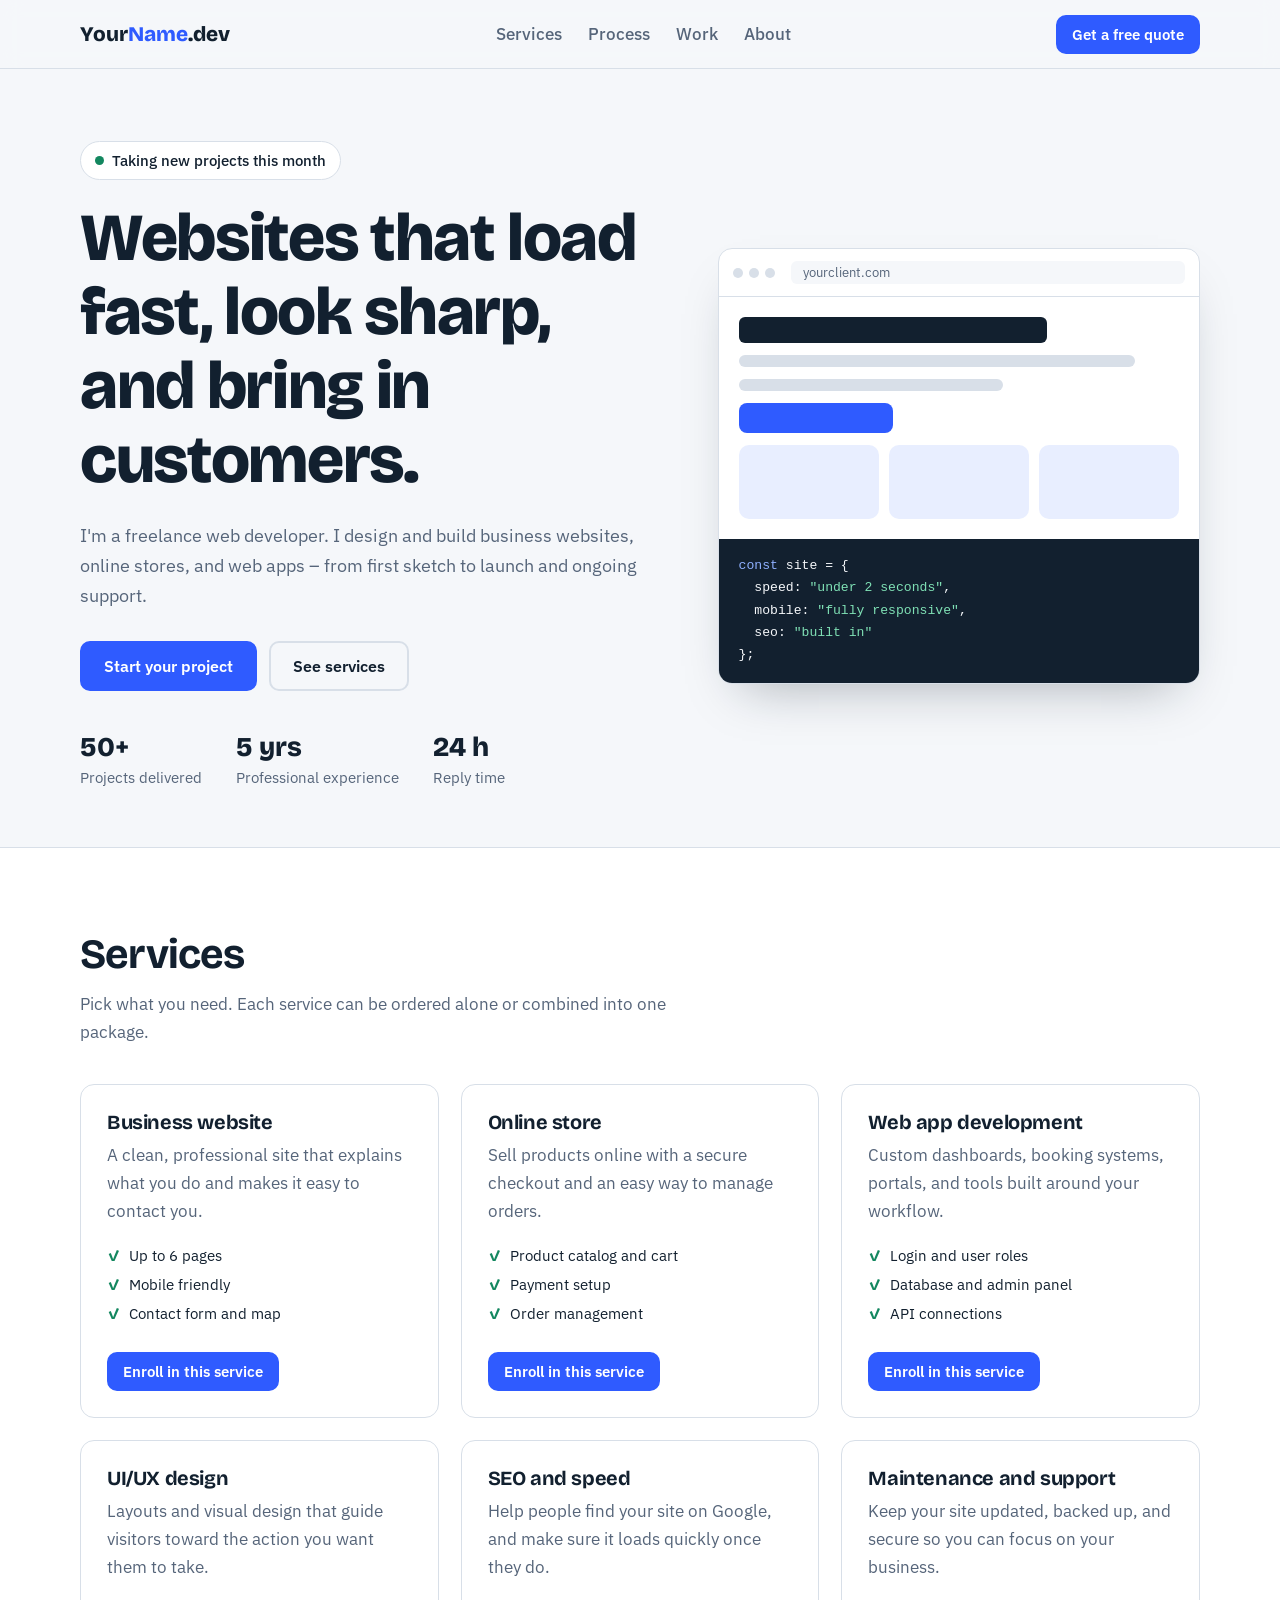
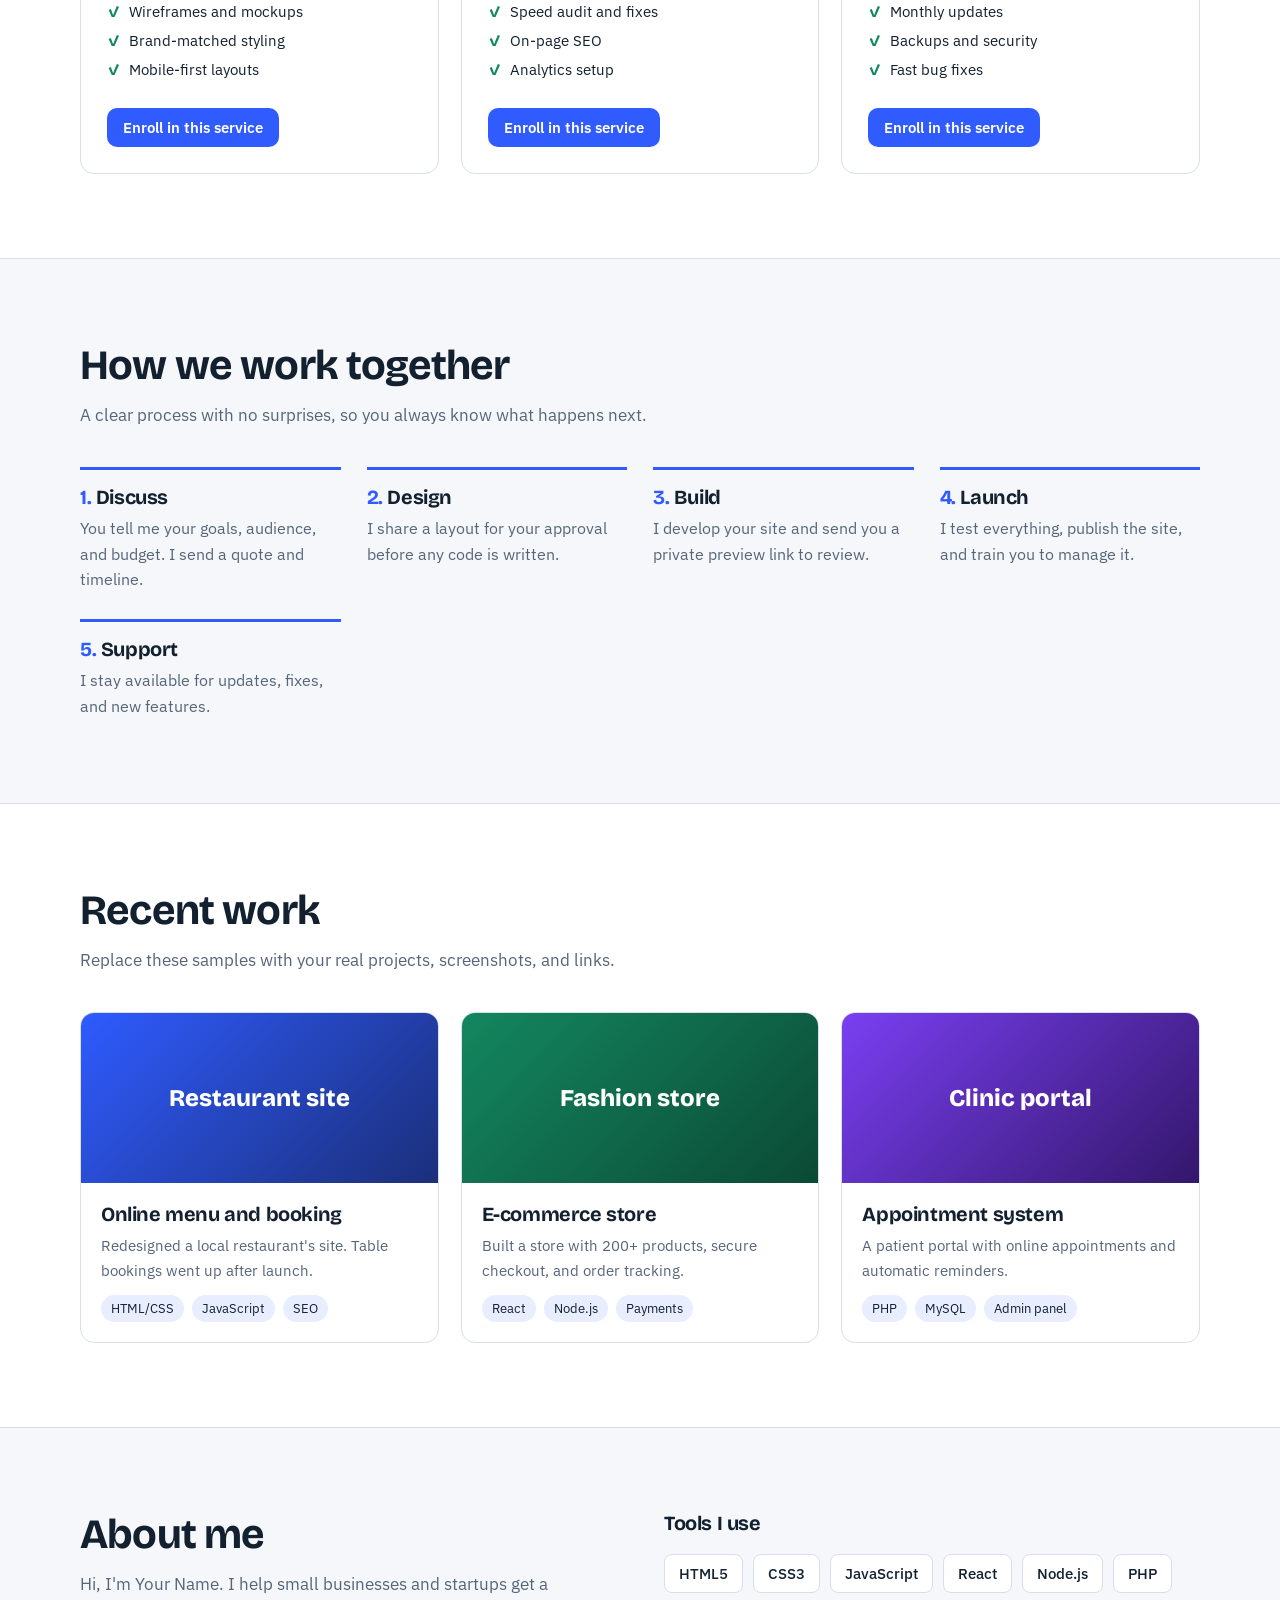
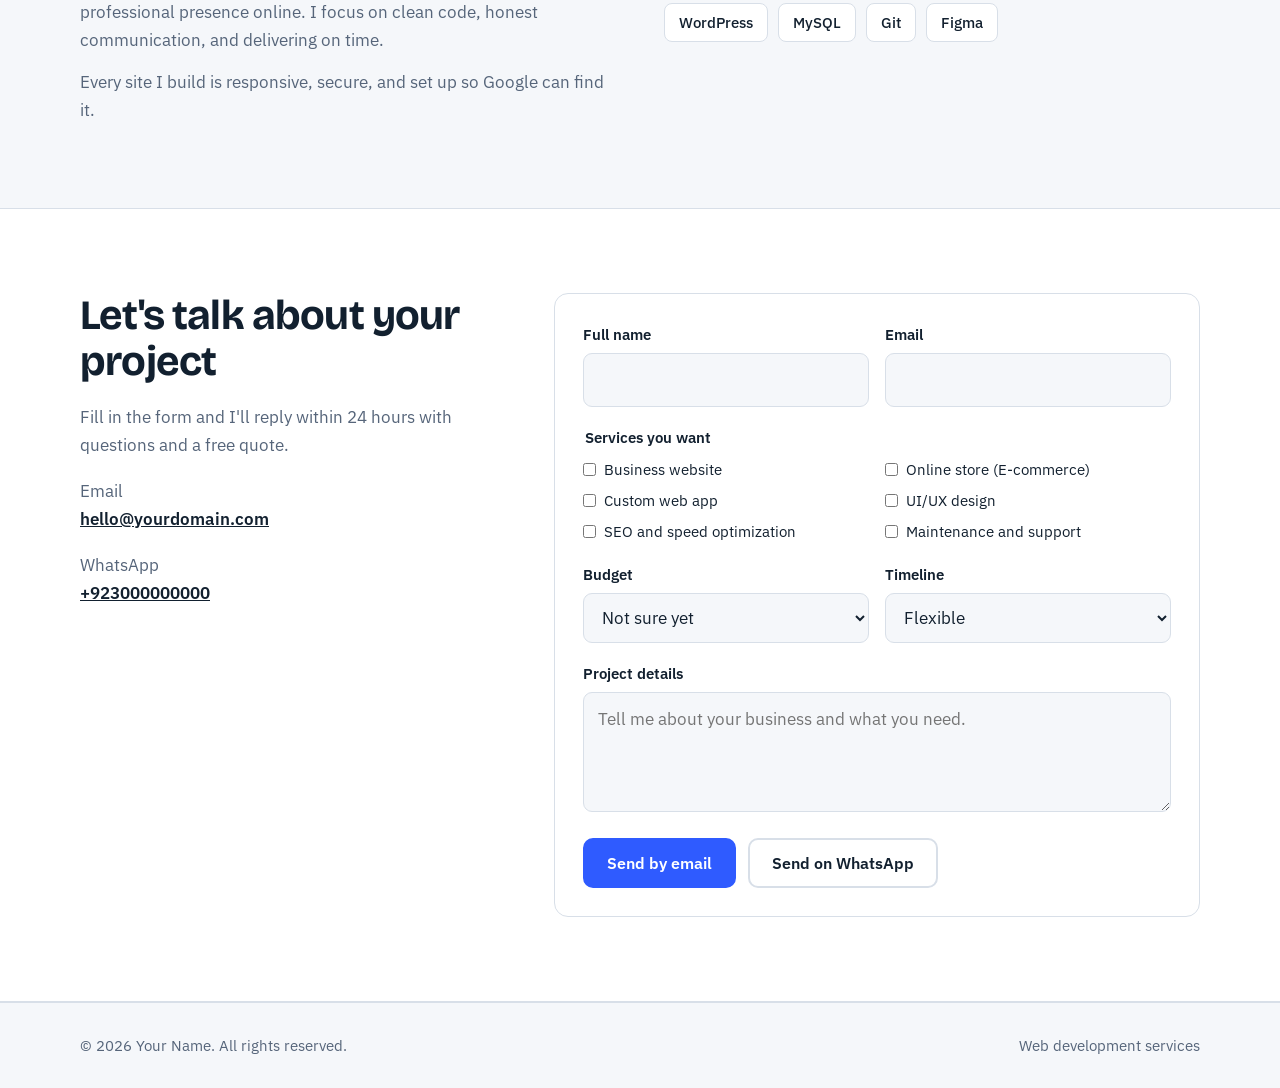
==== index.html @ 1f9b271c "Add files via upload" ====
<!DOCTYPE html>
<html lang="en">
<head>
<meta charset="UTF-8">
<meta name="viewport" content="width=device-width, initial-scale=1">
<title>Your Name – Freelance Web Developer</title>
<meta name="description" content="Freelance web developer building fast, mobile-friendly websites and web apps for businesses. Get a free quote.">
<link rel="preconnect" href="https://fonts.googleapis.com">
<link href="https://fonts.googleapis.com/css2?family=Bricolage+Grotesque:wght@500;700;800&family=IBM+Plex+Sans:wght@400;500;600&display=swap" rel="stylesheet">
<style>
:root{
  --bg:#F5F7FA; --surface:#FFFFFF; --ink:#12202F; --muted:#56657A; --line:#D8DFE8;
  --brand:#2F5BFF; --brand-ink:#fff; --ok:#13875F; --soft:#E8EEFF;
  --head:"Bricolage Grotesque","Segoe UI",system-ui,sans-serif;
  --body:"IBM Plex Sans","Segoe UI",system-ui,sans-serif;
}
@media (prefers-color-scheme:dark){
  :root{--bg:#0E1621; --surface:#152233; --ink:#EAF0F7; --muted:#9AABC0; --line:#26384D; --brand:#6C8BFF; --brand-ink:#0E1621; --ok:#3CD19A; --soft:#1B2C45}
}
*{box-sizing:border-box;margin:0}
html{scroll-behavior:smooth;scroll-padding-top:76px}
body{background:var(--bg);color:var(--ink);font:400 17px/1.65 var(--body)}
a{color:inherit}
:focus-visible{outline:3px solid var(--brand);outline-offset:3px;border-radius:6px}
.wrap{width:min(1120px,100% - 40px);margin-inline:auto}
h1,h2,h3{font-family:var(--head);line-height:1.1;letter-spacing:-.02em}
h1{font-size:clamp(2.4rem,6vw,4.2rem);font-weight:800}
h2{font-size:clamp(1.8rem,3.6vw,2.6rem);font-weight:700;margin-bottom:12px}
h3{font-size:1.25rem;font-weight:700;margin-bottom:8px}
section{padding:84px 0}
.lead{color:var(--muted);max-width:60ch}
.btn{display:inline-flex;align-items:center;gap:8px;padding:13px 22px;border-radius:10px;border:2px solid var(--brand);background:var(--brand);color:var(--brand-ink);font:600 1rem var(--body);text-decoration:none;cursor:pointer;transition:transform .15s}
.btn:hover{transform:translateY(-2px)}
.btn.ghost{background:transparent;color:var(--ink);border-color:var(--line)}
.btn.small{padding:8px 14px;font-size:.92rem}

/* header */
header{position:sticky;top:0;z-index:10;background:color-mix(in srgb,var(--bg) 88%,transparent);backdrop-filter:blur(10px);border-bottom:1px solid var(--line)}
.nav{display:flex;align-items:center;justify-content:space-between;height:68px}
.logo{font:800 1.3rem var(--head);text-decoration:none}
.logo span{color:var(--brand)}
nav ul{display:flex;gap:26px;list-style:none;padding:0}
nav a{text-decoration:none;font-weight:500;color:var(--muted)}
nav a:hover{color:var(--ink)}
@media(max-width:760px){nav ul{display:none}}

/* hero */
.hero{padding:72px 0 56px}
.hero-grid{display:grid;grid-template-columns:1.1fr .9fr;gap:48px;align-items:center}
.status{display:inline-flex;gap:8px;align-items:center;font-weight:500;font-size:.95rem;background:var(--surface);border:1px solid var(--line);padding:6px 14px;border-radius:99px;margin-bottom:22px}
.status i{width:9px;height:9px;border-radius:50%;background:var(--ok)}
.hero p{margin:22px 0 30px;color:var(--muted);font-size:1.15rem;max-width:52ch}
.cta{display:flex;gap:12px;flex-wrap:wrap}
.proof{display:flex;gap:34px;margin-top:40px;flex-wrap:wrap}
.proof b{display:block;font:800 1.7rem var(--head)}
.proof span{color:var(--muted);font-size:.92rem}
.browser{background:var(--surface);border:1px solid var(--line);border-radius:14px;box-shadow:0 24px 50px -24px rgba(18,32,47,.35);overflow:hidden}
.bar{display:flex;align-items:center;gap:6px;padding:12px 14px;border-bottom:1px solid var(--line)}
.bar i{width:10px;height:10px;border-radius:50%;background:var(--line)}
.bar em{flex:1;margin-left:10px;font:normal .8rem var(--body);color:var(--muted);background:var(--bg);padding:3px 12px;border-radius:6px}
.screen{padding:20px;display:grid;gap:12px}
.sk{height:12px;border-radius:6px;background:var(--line)}
.sk.h{height:26px;width:70%;background:var(--ink)}
.sk.b{width:35%;height:30px;background:var(--brand);border-radius:8px}
.tiles{display:grid;grid-template-columns:repeat(3,1fr);gap:10px}
.tiles div{height:74px;border-radius:10px;background:var(--soft)}
.code{background:var(--ink);color:var(--bg);font:500 .82rem/1.7 ui-monospace,Consolas,monospace;padding:16px 20px}
.code .k{color:#8FB0FF}.code .s{color:#7FE0B5}
@media(max-width:860px){.hero-grid{grid-template-columns:1fr}}

/* services */
.grid3{display:grid;grid-template-columns:repeat(auto-fit,minmax(300px,1fr));gap:22px;margin-top:38px}
.card{background:var(--surface);border:1px solid var(--line);border-radius:14px;padding:26px;display:flex;flex-direction:column}
.card p{color:var(--muted);margin-bottom:18px}
.card ul{list-style:none;padding:0;margin:0 0 22px;font-size:.95rem}
.card li{padding-left:22px;position:relative;margin-bottom:4px}
.card li::before{content:"✓";position:absolute;left:0;color:var(--ok);font-weight:700}
.card .btn{margin-top:auto;align-self:flex-start}

/* process */
.alt{background:var(--surface);border-block:1px solid var(--line)}
.steps{display:grid;grid-template-columns:repeat(auto-fit,minmax(220px,1fr));gap:26px;margin-top:38px;counter-reset:s}
.step{border-top:3px solid var(--brand);padding-top:16px;counter-increment:s}
.step h3::before{content:counter(s) ". ";color:var(--brand)}
.step p{color:var(--muted);font-size:.97rem}

/* work */
.work{display:grid;grid-template-columns:repeat(auto-fit,minmax(300px,1fr));gap:22px;margin-top:38px}
.proj{border:1px solid var(--line);border-radius:14px;overflow:hidden;background:var(--surface)}
.thumb{height:170px;display:grid;place-items:center;font:800 1.5rem var(--head);color:#fff}
.t1{background:linear-gradient(135deg,#2F5BFF,#1B2F7A)}.t2{background:linear-gradient(135deg,#13875F,#0B4A35)}.t3{background:linear-gradient(135deg,#7A3FF2,#33176B)}
.proj div.i{padding:20px}
.proj p{color:var(--muted);font-size:.95rem}
.tags{display:flex;gap:8px;flex-wrap:wrap;margin-top:12px}
.tags span{font-size:.8rem;background:var(--soft);padding:3px 10px;border-radius:99px}

/* about */
.about{display:grid;grid-template-columns:1fr 1fr;gap:48px;align-items:start}
.skills{display:flex;flex-wrap:wrap;gap:10px;margin-top:20px}
.skills span{border:1px solid var(--line);background:var(--surface);padding:6px 14px;border-radius:8px;font-weight:500;font-size:.95rem}
@media(max-width:860px){.about{grid-template-columns:1fr}}

/* contact */
.contact{display:grid;grid-template-columns:.8fr 1.2fr;gap:44px}
.info p{margin:18px 0;color:var(--muted)}
.info a{font-weight:600;color:var(--ink)}
form{background:var(--surface);border:1px solid var(--line);border-radius:14px;padding:28px;display:grid;gap:18px}
.row{display:grid;grid-template-columns:1fr 1fr;gap:16px}
label,legend{font-weight:600;font-size:.95rem;display:block;margin-bottom:6px}
input,select,textarea{width:100%;padding:12px 14px;border-radius:9px;border:1.5px solid var(--line);background:var(--bg);color:var(--ink);font:inherit}
textarea{min-height:120px;resize:vertical}
fieldset{border:0;padding:0}
.checks{display:grid;grid-template-columns:1fr 1fr;gap:6px 16px}
.checks label{font-weight:400;display:flex;gap:8px;align-items:center;margin:0;cursor:pointer}
.checks input{width:auto}
.actions{display:flex;gap:12px;flex-wrap:wrap}
.msg{display:none;padding:12px 16px;border-radius:9px;font-weight:500}
.msg.err{display:block;background:#FDE8E8;color:#9B1C1C}
.msg.ok{display:block;background:#DDF5EA;color:#0B5B3F}
@media(max-width:860px){.contact,.row,.checks{grid-template-columns:1fr}}
footer{border-top:1px solid var(--line);padding:30px 0;color:var(--muted);font-size:.95rem}
footer .wrap{display:flex;justify-content:space-between;flex-wrap:wrap;gap:10px}
@media(prefers-reduced-motion:reduce){*{transition:none!important;scroll-behavior:auto!important}}
</style>
</head>
<body>

<header>
  <div class="wrap nav">
    <a class="logo" href="#top">Your<span>Name</span>.dev</a>
    <nav aria-label="Main"><ul>
      <li><a href="#services">Services</a></li>
      <li><a href="#process">Process</a></li>
      <li><a href="#work">Work</a></li>
      <li><a href="#about">About</a></li>
    </ul></nav>
    <a class="btn small" href="#contact">Get a free quote</a>
  </div>
</header>

<main id="top">
<section class="hero">
  <div class="wrap hero-grid">
    <div>
      <div class="status"><i></i> Taking new projects this month</div>
      <h1>Websites that load fast, look sharp, and bring in customers.</h1>
      <p>I'm a freelance web developer. I design and build business websites, online stores, and web apps – from first sketch to launch and ongoing support.</p>
      <div class="cta">
        <a class="btn" href="#contact">Start your project</a>
        <a class="btn ghost" href="#services">See services</a>
      </div>
      <div class="proof">
        <div><b>50+</b><span>Projects delivered</span></div>
        <div><b>5 yrs</b><span>Professional experience</span></div>
        <div><b>24 h</b><span>Reply time</span></div>
      </div>
    </div>
    <div class="browser" aria-hidden="true">
      <div class="bar"><i></i><i></i><i></i><em>yourclient.com</em></div>
      <div class="screen">
        <div class="sk h"></div><div class="sk" style="width:90%"></div><div class="sk" style="width:60%"></div><div class="sk b"></div>
        <div class="tiles"><div></div><div></div><div></div></div>
      </div>
      <div class="code"><span class="k">const</span> site = {<br>&nbsp;&nbsp;speed: <span class="s">"under 2 seconds"</span>,<br>&nbsp;&nbsp;mobile: <span class="s">"fully responsive"</span>,<br>&nbsp;&nbsp;seo: <span class="s">"built in"</span><br>};</div>
    </div>
  </div>
</section>

<section id="services" class="alt">
  <div class="wrap">
    <h2>Services</h2>
    <p class="lead">Pick what you need. Each service can be ordered alone or combined into one package.</p>
    <div class="grid3">
      <article class="card"><h3>Business website</h3><p>A clean, professional site that explains what you do and makes it easy to contact you.</p>
        <ul><li>Up to 6 pages</li><li>Mobile friendly</li><li>Contact form and map</li></ul>
        <button class="btn small enroll" data-service="Business website">Enroll in this service</button></article>
      <article class="card"><h3>Online store</h3><p>Sell products online with a secure checkout and an easy way to manage orders.</p>
        <ul><li>Product catalog and cart</li><li>Payment setup</li><li>Order management</li></ul>
        <button class="btn small enroll" data-service="Online store (E-commerce)">Enroll in this service</button></article>
      <article class="card"><h3>Web app development</h3><p>Custom dashboards, booking systems, portals, and tools built around your workflow.</p>
        <ul><li>Login and user roles</li><li>Database and admin panel</li><li>API connections</li></ul>
        <button class="btn small enroll" data-service="Custom web app">Enroll in this service</button></article>
      <article class="card"><h3>UI/UX design</h3><p>Layouts and visual design that guide visitors toward the action you want them to take.</p>
        <ul><li>Wireframes and mockups</li><li>Brand-matched styling</li><li>Mobile-first layouts</li></ul>
        <button class="btn small enroll" data-service="UI/UX design">Enroll in this service</button></article>
      <article class="card"><h3>SEO and speed</h3><p>Help people find your site on Google, and make sure it loads quickly once they do.</p>
        <ul><li>Speed audit and fixes</li><li>On-page SEO</li><li>Analytics setup</li></ul>
        <button class="btn small enroll" data-service="SEO and speed optimization">Enroll in this service</button></article>
      <article class="card"><h3>Maintenance and support</h3><p>Keep your site updated, backed up, and secure so you can focus on your business.</p>
        <ul><li>Monthly updates</li><li>Backups and security</li><li>Fast bug fixes</li></ul>
        <button class="btn small enroll" data-service="Maintenance and support">Enroll in this service</button></article>
    </div>
  </div>
</section>

<section id="process">
  <div class="wrap">
    <h2>How we work together</h2>
    <p class="lead">A clear process with no surprises, so you always know what happens next.</p>
    <div class="steps">
      <div class="step"><h3>Discuss</h3><p>You tell me your goals, audience, and budget. I send a quote and timeline.</p></div>
      <div class="step"><h3>Design</h3><p>I share a layout for your approval before any code is written.</p></div>
      <div class="step"><h3>Build</h3><p>I develop your site and send you a private preview link to review.</p></div>
      <div class="step"><h3>Launch</h3><p>I test everything, publish the site, and train you to manage it.</p></div>
      <div class="step"><h3>Support</h3><p>I stay available for updates, fixes, and new features.</p></div>
    </div>
  </div>
</section>

<section id="work" class="alt">
  <div class="wrap">
    <h2>Recent work</h2>
    <p class="lead">Replace these samples with your real projects, screenshots, and links.</p>
    <div class="work">
      <article class="proj"><div class="thumb t1">Restaurant site</div><div class="i"><h3>Online menu and booking</h3><p>Redesigned a local restaurant's site. Table bookings went up after launch.</p><div class="tags"><span>HTML/CSS</span><span>JavaScript</span><span>SEO</span></div></div></article>
      <article class="proj"><div class="thumb t2">Fashion store</div><div class="i"><h3>E-commerce store</h3><p>Built a store with 200+ products, secure checkout, and order tracking.</p><div class="tags"><span>React</span><span>Node.js</span><span>Payments</span></div></div></article>
      <article class="proj"><div class="thumb t3">Clinic portal</div><div class="i"><h3>Appointment system</h3><p>A patient portal with online appointments and automatic reminders.</p><div class="tags"><span>PHP</span><span>MySQL</span><span>Admin panel</span></div></div></article>
    </div>
  </div>
</section>

<section id="about">
  <div class="wrap about">
    <div>
      <h2>About me</h2>
      <p class="lead">Hi, I'm Your Name. I help small businesses and startups get a professional presence online. I focus on clean code, honest communication, and delivering on time.</p>
      <p class="lead" style="margin-top:14px">Every site I build is responsive, secure, and set up so Google can find it.</p>
    </div>
    <div>
      <h3>Tools I use</h3>
      <div class="skills"><span>HTML5</span><span>CSS3</span><span>JavaScript</span><span>React</span><span>Node.js</span><span>PHP</span><span>WordPress</span><span>MySQL</span><span>Git</span><span>Figma</span></div>
    </div>
  </div>
</section>

<section id="contact" class="alt">
  <div class="wrap contact">
    <div class="info">
      <h2>Let's talk about your project</h2>
      <p>Fill in the form and I'll reply within 24 hours with questions and a free quote.</p>
      <p>Email<br><a id="emailLink" href="#">hello@yourdomain.com</a></p>
      <p>WhatsApp<br><a id="waLink" href="#">+92 300 0000000</a></p>
    </div>
    <form id="form" novalidate>
      <div class="row">
        <div><label for="name">Full name</label><input id="name" required autocomplete="name"></div>
        <div><label for="email">Email</label><input id="email" type="email" required autocomplete="email"></div>
      </div>
      <fieldset>
        <legend>Services you want</legend>
        <div class="checks" id="services-list"></div>
      </fieldset>
      <div class="row">
        <div><label for="budget">Budget</label>
          <select id="budget"><option>Not sure yet</option><option>Under $300</option><option>$300 – $1,000</option><option>$1,000 – $3,000</option><option>$3,000+</option></select></div>
        <div><label for="time">Timeline</label>
          <select id="time"><option>Flexible</option><option>Within 2 weeks</option><option>Within 1 month</option><option>1–3 months</option></select></div>
      </div>
      <div><label for="details">Project details</label><textarea id="details" placeholder="Tell me about your business and what you need."></textarea></div>
      <div id="msg" class="msg" role="status"></div>
      <div class="actions">
        <button class="btn" type="submit" value="email">Send by email</button>
        <button class="btn ghost" type="submit" value="whatsapp">Send on WhatsApp</button>
      </div>
    </form>
  </div>
</section>
</main>

<footer><div class="wrap"><span>© <span id="yr"></span> Your Name. All rights reserved.</span><span>Web development services</span></div></footer>

<script>
// ✏️ EDIT THESE DETAILS
const CONFIG = { name: "Your Name", email: "hello@yourdomain.com", whatsapp: "923000000000" /* country code + number, no + or spaces */ };

const SERVICES = ["Business website","Online store (E-commerce)","Custom web app","UI/UX design","SEO and speed optimization","Maintenance and support"];
const $ = id => document.getElementById(id);
$("yr").textContent = new Date().getFullYear();
$("emailLink").href = "mailto:" + CONFIG.email; $("emailLink").textContent = CONFIG.email;
$("waLink").href = "https://wa.me/" + CONFIG.whatsapp; $("waLink").textContent = "+" + CONFIG.whatsapp;

$("services-list").innerHTML = SERVICES.map(s => `<label><input type="checkbox" value="${s}"> ${s}</label>`).join("");

document.querySelectorAll(".enroll").forEach(b => b.addEventListener("click", () => {
  const box = [...document.querySelectorAll("#services-list input")].find(i => i.value === b.dataset.service);
  if (box) box.checked = true;
  $("contact").scrollIntoView({behavior:"smooth"});
  setTimeout(() => $("name").focus({preventScroll:true}), 500);
}));

function show(text, ok){ const m = $("msg"); m.textContent = text; m.className = "msg " + (ok ? "ok" : "err"); }

$("form").addEventListener("submit", e => {
  e.preventDefault();
  const name = $("name").value.trim(), email = $("email").value.trim();
  const picked = [...document.querySelectorAll("#services-list input:checked")].map(i => i.value);
  if (!name) return show("Please enter your name.", false);
  if (!/^\S+@\S+\.\S+$/.test(email)) return show("Please enter a valid email address.", false);
  if (!picked.length) return show("Please choose at least one service.", false);

  const body = `Hi ${CONFIG.name},\n\nName: ${name}\nEmail: ${email}\nServices: ${picked.join(", ")}\nBudget: ${$("budget").value}\nTimeline: ${$("time").value}\n\nDetails:\n${$("details").value.trim() || "-"}`;
  if (e.submitter && e.submitter.value === "whatsapp") {
    window.open("https://wa.me/" + CONFIG.whatsapp + "?text=" + encodeURIComponent(body), "_blank");
  } else {
    location.href = "mailto:" + CONFIG.email + "?subject=" + encodeURIComponent("New project enquiry from " + name) + "&body=" + encodeURIComponent(body);
  }
  show("Your message is ready. Send it in the app that just opened and I'll reply within 24 hours.", true);
});
</script>
</body>
</html>
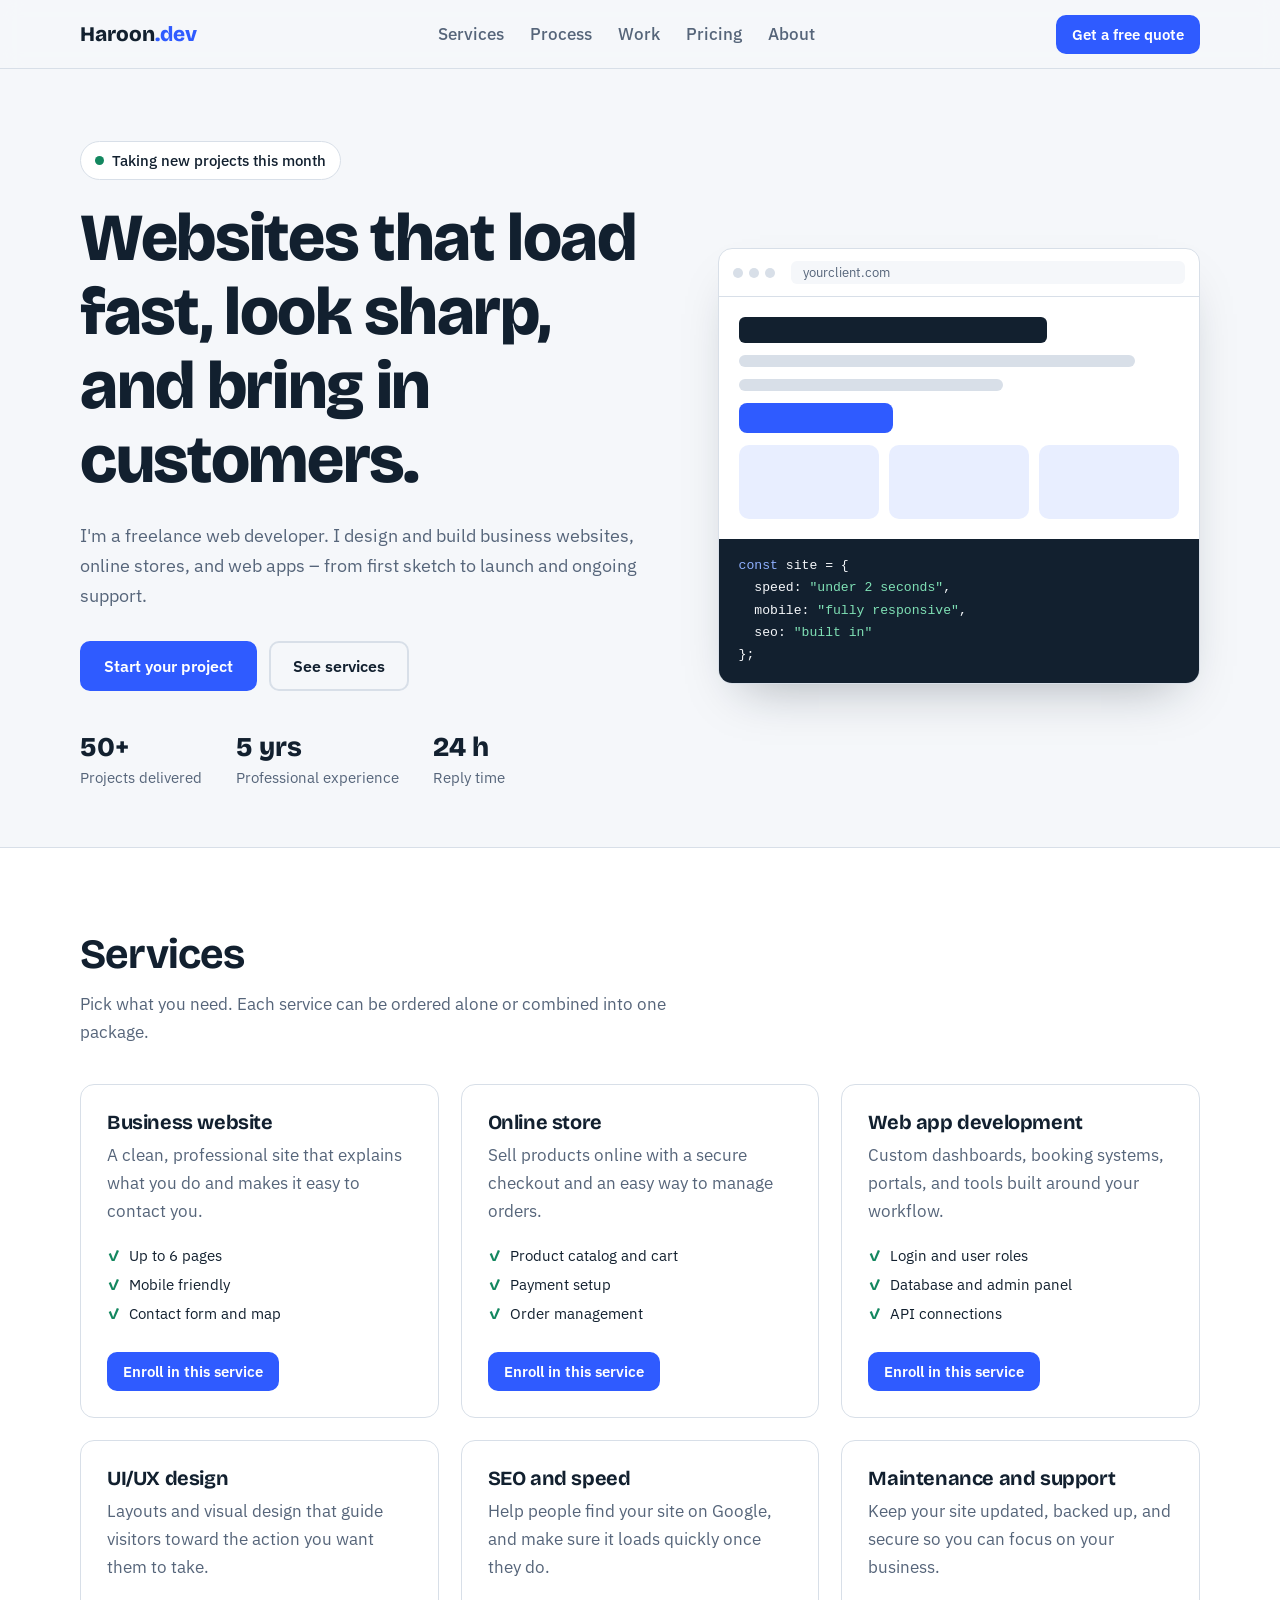
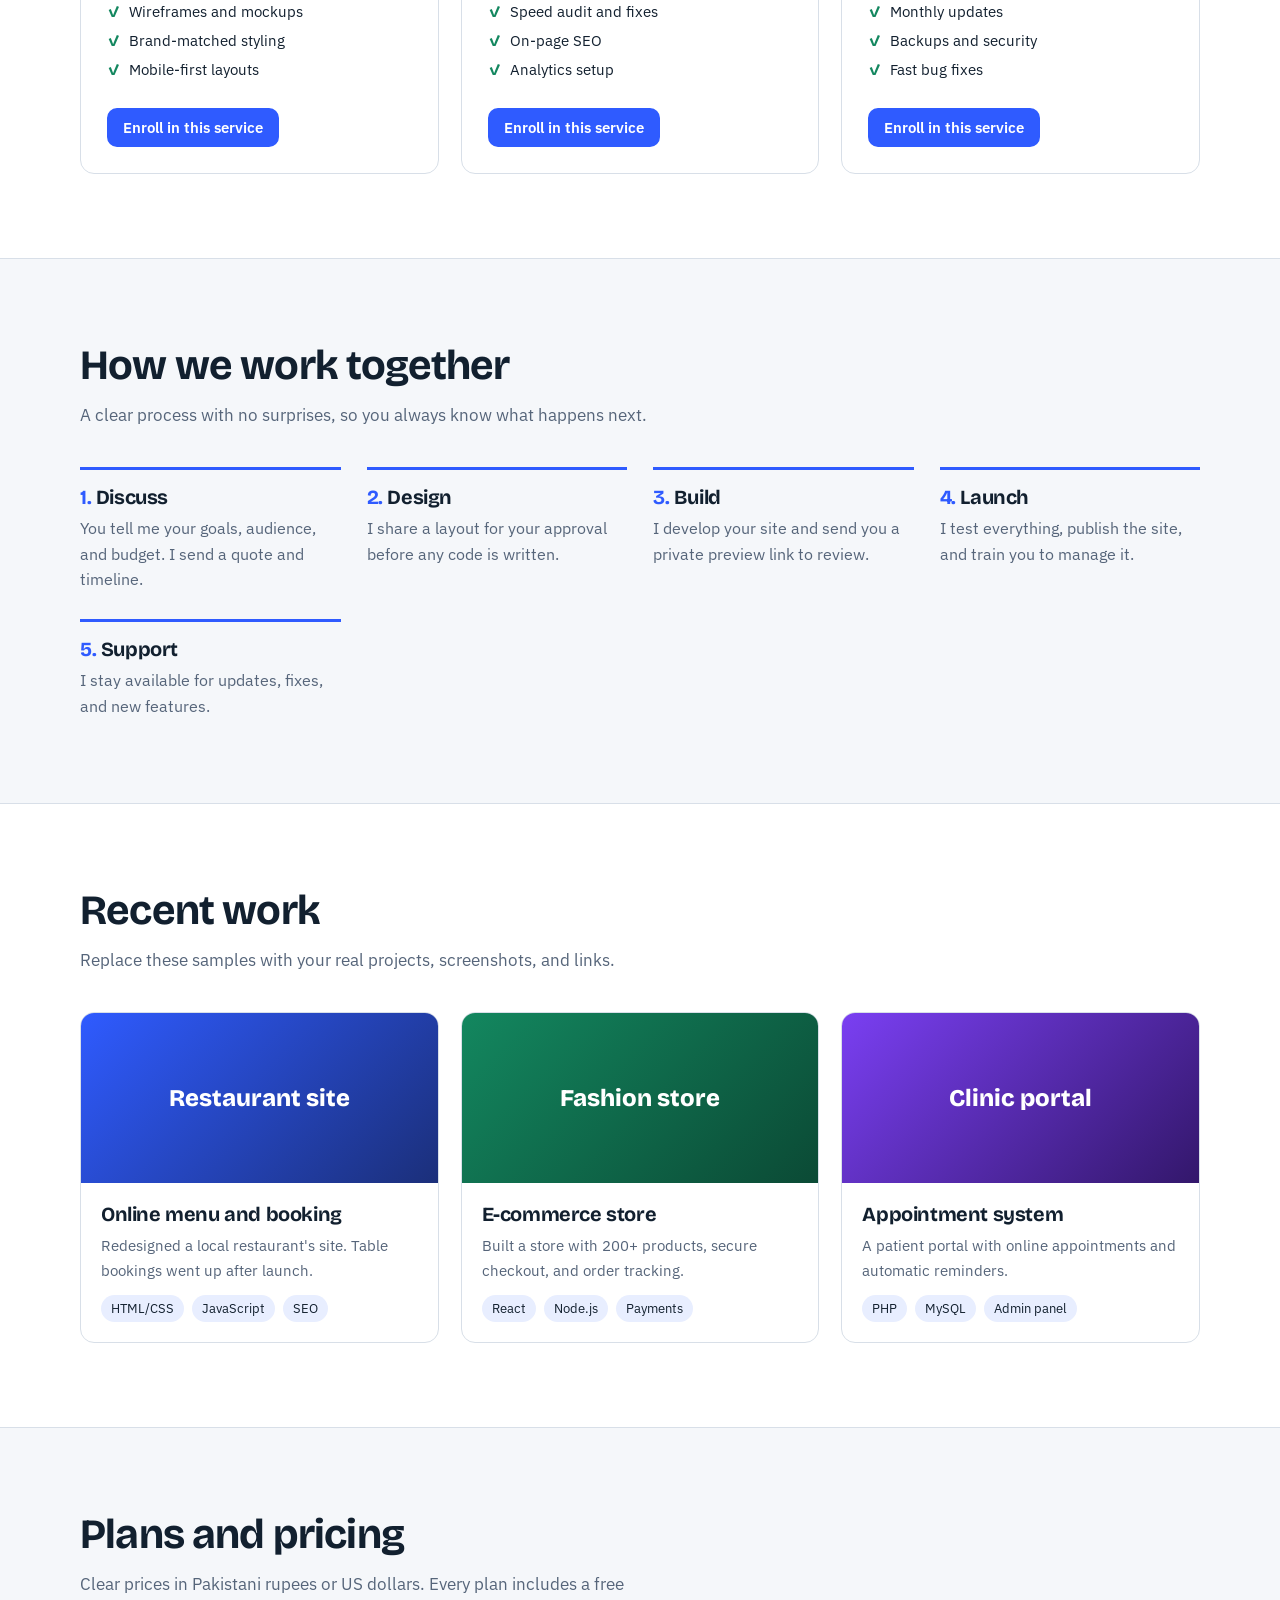
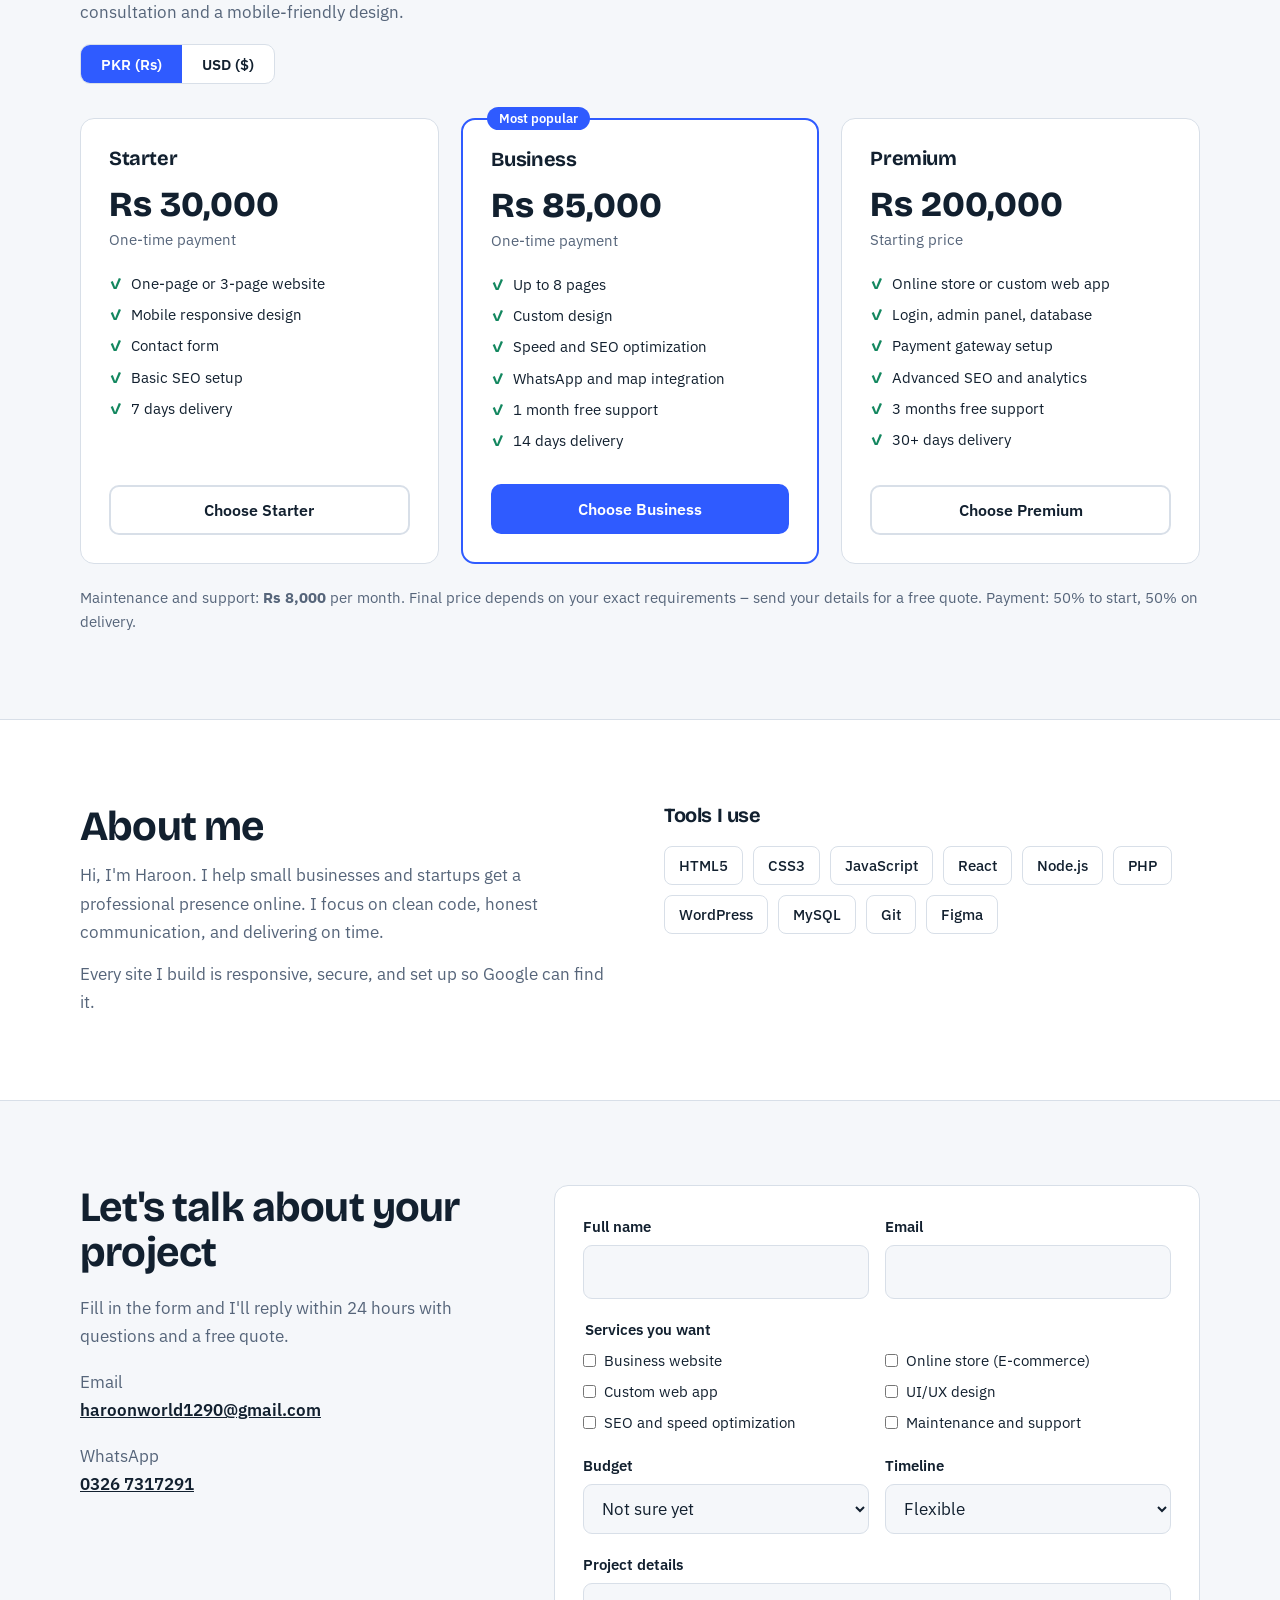
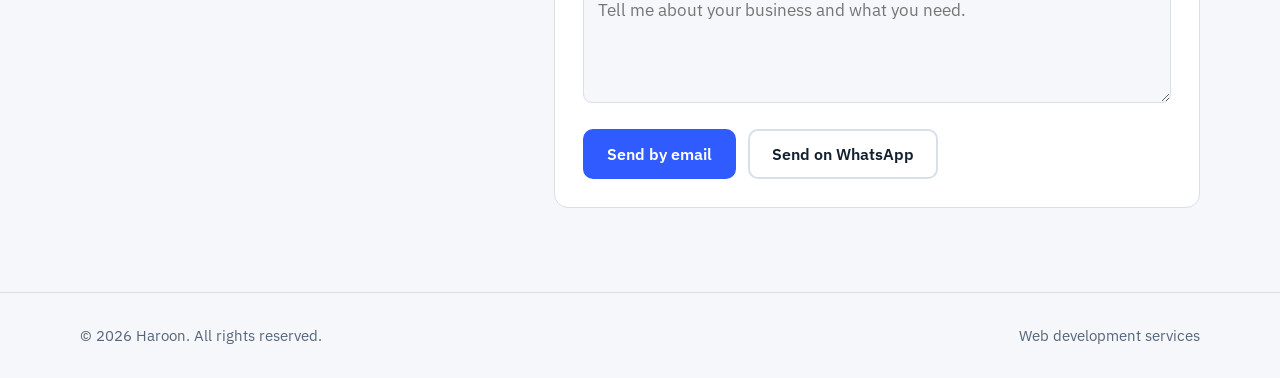
==== commit e087228a: "Add files via upload" ====
--- a/index.html
+++ b/index.html
@@ -3,7 +3,7 @@
 <head>
 <meta charset="UTF-8">
 <meta name="viewport" content="width=device-width, initial-scale=1">
-<title>Your Name – Freelance Web Developer</title>
+<title>Haroon – Freelance Web Developer</title>
 <meta name="description" content="Freelance web developer building fast, mobile-friendly websites and web apps for businesses. Get a free quote.">
 <link rel="preconnect" href="https://fonts.googleapis.com">
 <link href="https://fonts.googleapis.com/css2?family=Bricolage+Grotesque:wght@500;700;800&family=IBM+Plex+Sans:wght@400;500;600&display=swap" rel="stylesheet">
@@ -94,6 +94,23 @@
 .tags{display:flex;gap:8px;flex-wrap:wrap;margin-top:12px}
 .tags span{font-size:.8rem;background:var(--soft);padding:3px 10px;border-radius:99px}
 
+
+/* pricing */
+.cur{display:inline-flex;border:1.5px solid var(--line);border-radius:10px;overflow:hidden;margin-top:18px;background:var(--surface)}
+.cur button{border:0;background:transparent;color:var(--ink);padding:9px 20px;font:600 .95rem var(--body);cursor:pointer}
+.cur button[aria-pressed="true"]{background:var(--brand);color:var(--brand-ink)}
+.plans{display:grid;grid-template-columns:repeat(auto-fit,minmax(260px,1fr));gap:22px;margin-top:34px;align-items:stretch}
+.plan{background:var(--surface);border:1px solid var(--line);border-radius:14px;padding:28px;display:flex;flex-direction:column;position:relative}
+.plan.pop{border:2px solid var(--brand)}
+.plan .badge{position:absolute;top:-13px;left:24px;background:var(--brand);color:var(--brand-ink);font:600 .82rem var(--body);padding:3px 12px;border-radius:99px}
+.price{font:800 2.2rem var(--head);margin:6px 0 2px}
+.plan .sub{color:var(--muted);font-size:.93rem;margin-bottom:18px}
+.plan ul{list-style:none;padding:0;margin:0 0 24px;font-size:.96rem}
+.plan li{padding-left:22px;position:relative;margin-bottom:6px}
+.plan li::before{content:"✓";position:absolute;left:0;color:var(--ok);font-weight:700}
+.plan .btn{margin-top:auto;justify-content:center}
+.note{margin-top:22px;color:var(--muted);font-size:.93rem}
+
 /* about */
 .about{display:grid;grid-template-columns:1fr 1fr;gap:48px;align-items:start}
 .skills{display:flex;flex-wrap:wrap;gap:10px;margin-top:20px}
@@ -127,11 +144,12 @@
 
 <header>
   <div class="wrap nav">
-    <a class="logo" href="#top">Your<span>Name</span>.dev</a>
+    <a class="logo" href="#top">Haroon<span>.dev</span></a>
     <nav aria-label="Main"><ul>
       <li><a href="#services">Services</a></li>
       <li><a href="#process">Process</a></li>
       <li><a href="#work">Work</a></li>
+      <li><a href="#pricing">Pricing</a></li>
       <li><a href="#about">About</a></li>
     </ul></nav>
     <a class="btn small" href="#contact">Get a free quote</a>
@@ -219,11 +237,34 @@
   </div>
 </section>
 
-<section id="about">
+<section id="pricing">
+  <div class="wrap">
+    <h2>Plans and pricing</h2>
+    <p class="lead">Clear prices in Pakistani rupees or US dollars. Every plan includes a free consultation and a mobile-friendly design.</p>
+    <div class="cur" role="group" aria-label="Currency">
+      <button type="button" data-cur="PKR" aria-pressed="true">PKR (Rs)</button>
+      <button type="button" data-cur="USD" aria-pressed="false">USD ($)</button>
+    </div>
+    <div class="plans">
+      <article class="plan"><h3>Starter</h3><div class="price" data-pkr="30000" data-usd="110"></div><div class="sub">One-time payment</div>
+        <ul><li>One-page or 3-page website</li><li>Mobile responsive design</li><li>Contact form</li><li>Basic SEO setup</li><li>7 days delivery</li></ul>
+        <button class="btn ghost enroll" data-service="Business website" data-plan="Starter">Choose Starter</button></article>
+      <article class="plan pop"><span class="badge">Most popular</span><h3>Business</h3><div class="price" data-pkr="85000" data-usd="300"></div><div class="sub">One-time payment</div>
+        <ul><li>Up to 8 pages</li><li>Custom design</li><li>Speed and SEO optimization</li><li>WhatsApp and map integration</li><li>1 month free support</li><li>14 days delivery</li></ul>
+        <button class="btn enroll" data-service="Business website" data-plan="Business">Choose Business</button></article>
+      <article class="plan"><h3>Premium</h3><div class="price" data-pkr="200000" data-usd="700"></div><div class="sub">Starting price</div>
+        <ul><li>Online store or custom web app</li><li>Login, admin panel, database</li><li>Payment gateway setup</li><li>Advanced SEO and analytics</li><li>3 months free support</li><li>30+ days delivery</li></ul>
+        <button class="btn ghost enroll" data-service="Online store (E-commerce)" data-plan="Premium">Choose Premium</button></article>
+    </div>
+    <p class="note">Maintenance and support: <b class="mp" data-pkr="8000" data-usd="30"></b> per month. Final price depends on your exact requirements – send your details for a free quote. Payment: 50% to start, 50% on delivery.</p>
+  </div>
+</section>
+
+<section id="about" class="alt">
   <div class="wrap about">
     <div>
       <h2>About me</h2>
-      <p class="lead">Hi, I'm Your Name. I help small businesses and startups get a professional presence online. I focus on clean code, honest communication, and delivering on time.</p>
+      <p class="lead">Hi, I'm Haroon. I help small businesses and startups get a professional presence online. I focus on clean code, honest communication, and delivering on time.</p>
       <p class="lead" style="margin-top:14px">Every site I build is responsive, secure, and set up so Google can find it.</p>
     </div>
     <div>
@@ -233,13 +274,13 @@
   </div>
 </section>
 
-<section id="contact" class="alt">
+<section id="contact">
   <div class="wrap contact">
     <div class="info">
       <h2>Let's talk about your project</h2>
       <p>Fill in the form and I'll reply within 24 hours with questions and a free quote.</p>
-      <p>Email<br><a id="emailLink" href="#">hello@yourdomain.com</a></p>
-      <p>WhatsApp<br><a id="waLink" href="#">+92 300 0000000</a></p>
+      <p>Email<br><a id="emailLink" href="#">haroonworld1290@gmail.com</a></p>
+      <p>WhatsApp<br><a id="waLink" href="#">0326 7317291</a></p>
     </div>
     <form id="form" novalidate>
       <div class="row">
@@ -252,7 +293,7 @@
       </fieldset>
       <div class="row">
         <div><label for="budget">Budget</label>
-          <select id="budget"><option>Not sure yet</option><option>Under $300</option><option>$300 – $1,000</option><option>$1,000 – $3,000</option><option>$3,000+</option></select></div>
+          <select id="budget"><option>Not sure yet</option><option>Under PKR 30,000 ($110)</option><option>PKR 30,000 – 85,000 ($110 – $300)</option><option>PKR 85,000 – 200,000 ($300 – $700)</option><option>PKR 200,000+ ($700+)</option></select></div>
         <div><label for="time">Timeline</label>
           <select id="time"><option>Flexible</option><option>Within 2 weeks</option><option>Within 1 month</option><option>1–3 months</option></select></div>
       </div>
@@ -267,17 +308,17 @@
 </section>
 </main>
 
-<footer><div class="wrap"><span>© <span id="yr"></span> Your Name. All rights reserved.</span><span>Web development services</span></div></footer>
+<footer><div class="wrap"><span>© <span id="yr"></span> Haroon. All rights reserved.</span><span>Web development services</span></div></footer>
 
 <script>
 // ✏️ EDIT THESE DETAILS
-const CONFIG = { name: "Your Name", email: "hello@yourdomain.com", whatsapp: "923000000000" /* country code + number, no + or spaces */ };
+const CONFIG = { name: "Haroon", email: "haroonworld1290@gmail.com", whatsapp: "923267317291" /* country code + number, no + or spaces */, phone: "0326 7317291" };
 
 const SERVICES = ["Business website","Online store (E-commerce)","Custom web app","UI/UX design","SEO and speed optimization","Maintenance and support"];
 const $ = id => document.getElementById(id);
 $("yr").textContent = new Date().getFullYear();
 $("emailLink").href = "mailto:" + CONFIG.email; $("emailLink").textContent = CONFIG.email;
-$("waLink").href = "https://wa.me/" + CONFIG.whatsapp; $("waLink").textContent = "+" + CONFIG.whatsapp;
+$("waLink").href = "https://wa.me/" + CONFIG.whatsapp; $("waLink").textContent = CONFIG.phone;
 
 $("services-list").innerHTML = SERVICES.map(s => `<label><input type="checkbox" value="${s}"> ${s}</label>`).join("");
 
@@ -287,6 +328,18 @@
   $("contact").scrollIntoView({behavior:"smooth"});
   setTimeout(() => $("name").focus({preventScroll:true}), 500);
 }));
+
+
+// Pricing currency toggle
+function fmt(el,cur){ const v = +el.dataset[cur.toLowerCase()]; el.textContent = (cur === "PKR" ? "Rs " : "$") + v.toLocaleString("en-US"); }
+function setCur(cur){
+  document.querySelectorAll(".price,.mp").forEach(el => fmt(el,cur));
+  document.querySelectorAll(".cur button").forEach(b => b.setAttribute("aria-pressed", b.dataset.cur === cur));
+}
+document.querySelectorAll(".cur button").forEach(b => b.addEventListener("click", () => setCur(b.dataset.cur)));
+setCur("PKR");
+let chosenPlan = "";
+document.querySelectorAll("[data-plan]").forEach(b => b.addEventListener("click", () => { chosenPlan = b.dataset.plan; }));
 
 function show(text, ok){ const m = $("msg"); m.textContent = text; m.className = "msg " + (ok ? "ok" : "err"); }
 
@@ -298,7 +351,7 @@
   if (!/^\S+@\S+\.\S+$/.test(email)) return show("Please enter a valid email address.", false);
   if (!picked.length) return show("Please choose at least one service.", false);
 
-  const body = `Hi ${CONFIG.name},\n\nName: ${name}\nEmail: ${email}\nServices: ${picked.join(", ")}\nBudget: ${$("budget").value}\nTimeline: ${$("time").value}\n\nDetails:\n${$("details").value.trim() || "-"}`;
+  const body = `Hi ${CONFIG.name},\n\nName: ${name}\nEmail: ${email}\nServices: ${picked.join(", ")}\n${chosenPlan ? "Plan: " + chosenPlan + "\n" : ""}Budget: ${$("budget").value}\nTimeline: ${$("time").value}\n\nDetails:\n${$("details").value.trim() || "-"}`;
   if (e.submitter && e.submitter.value === "whatsapp") {
     window.open("https://wa.me/" + CONFIG.whatsapp + "?text=" + encodeURIComponent(body), "_blank");
   } else {
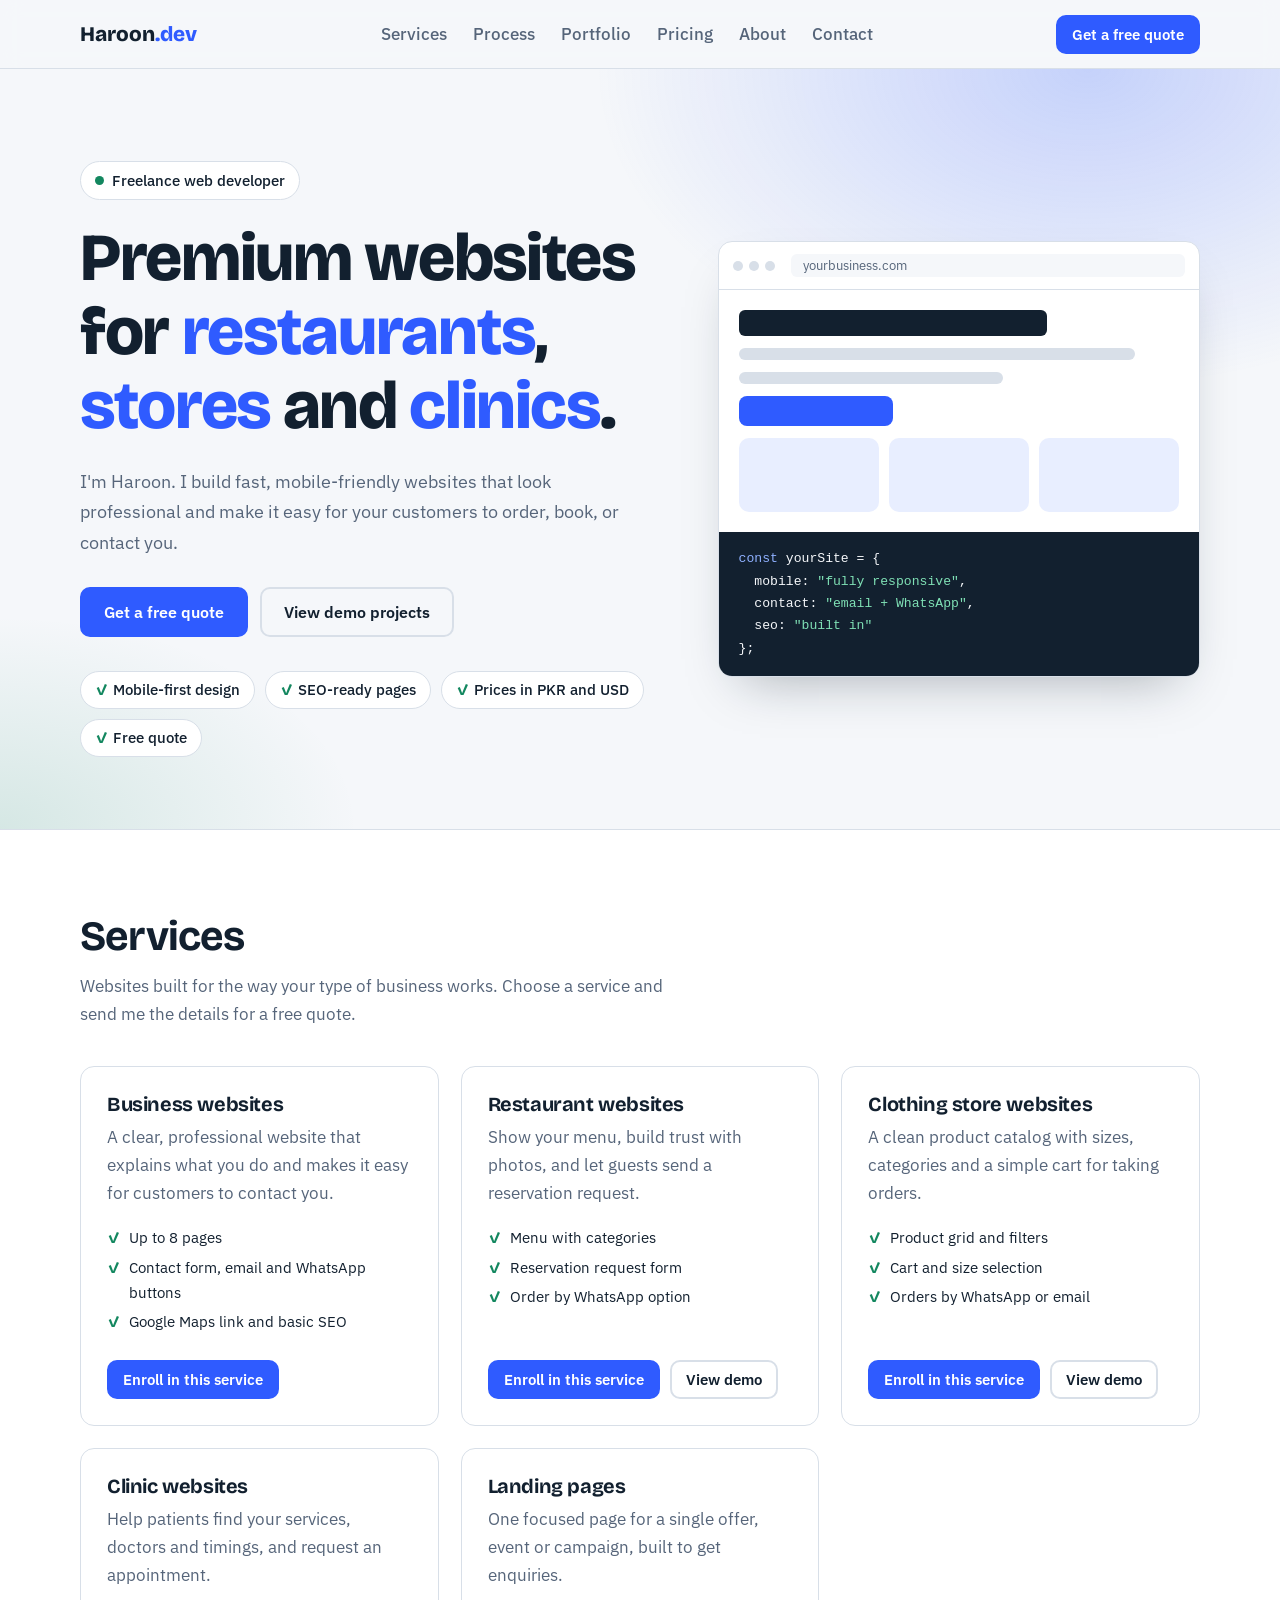
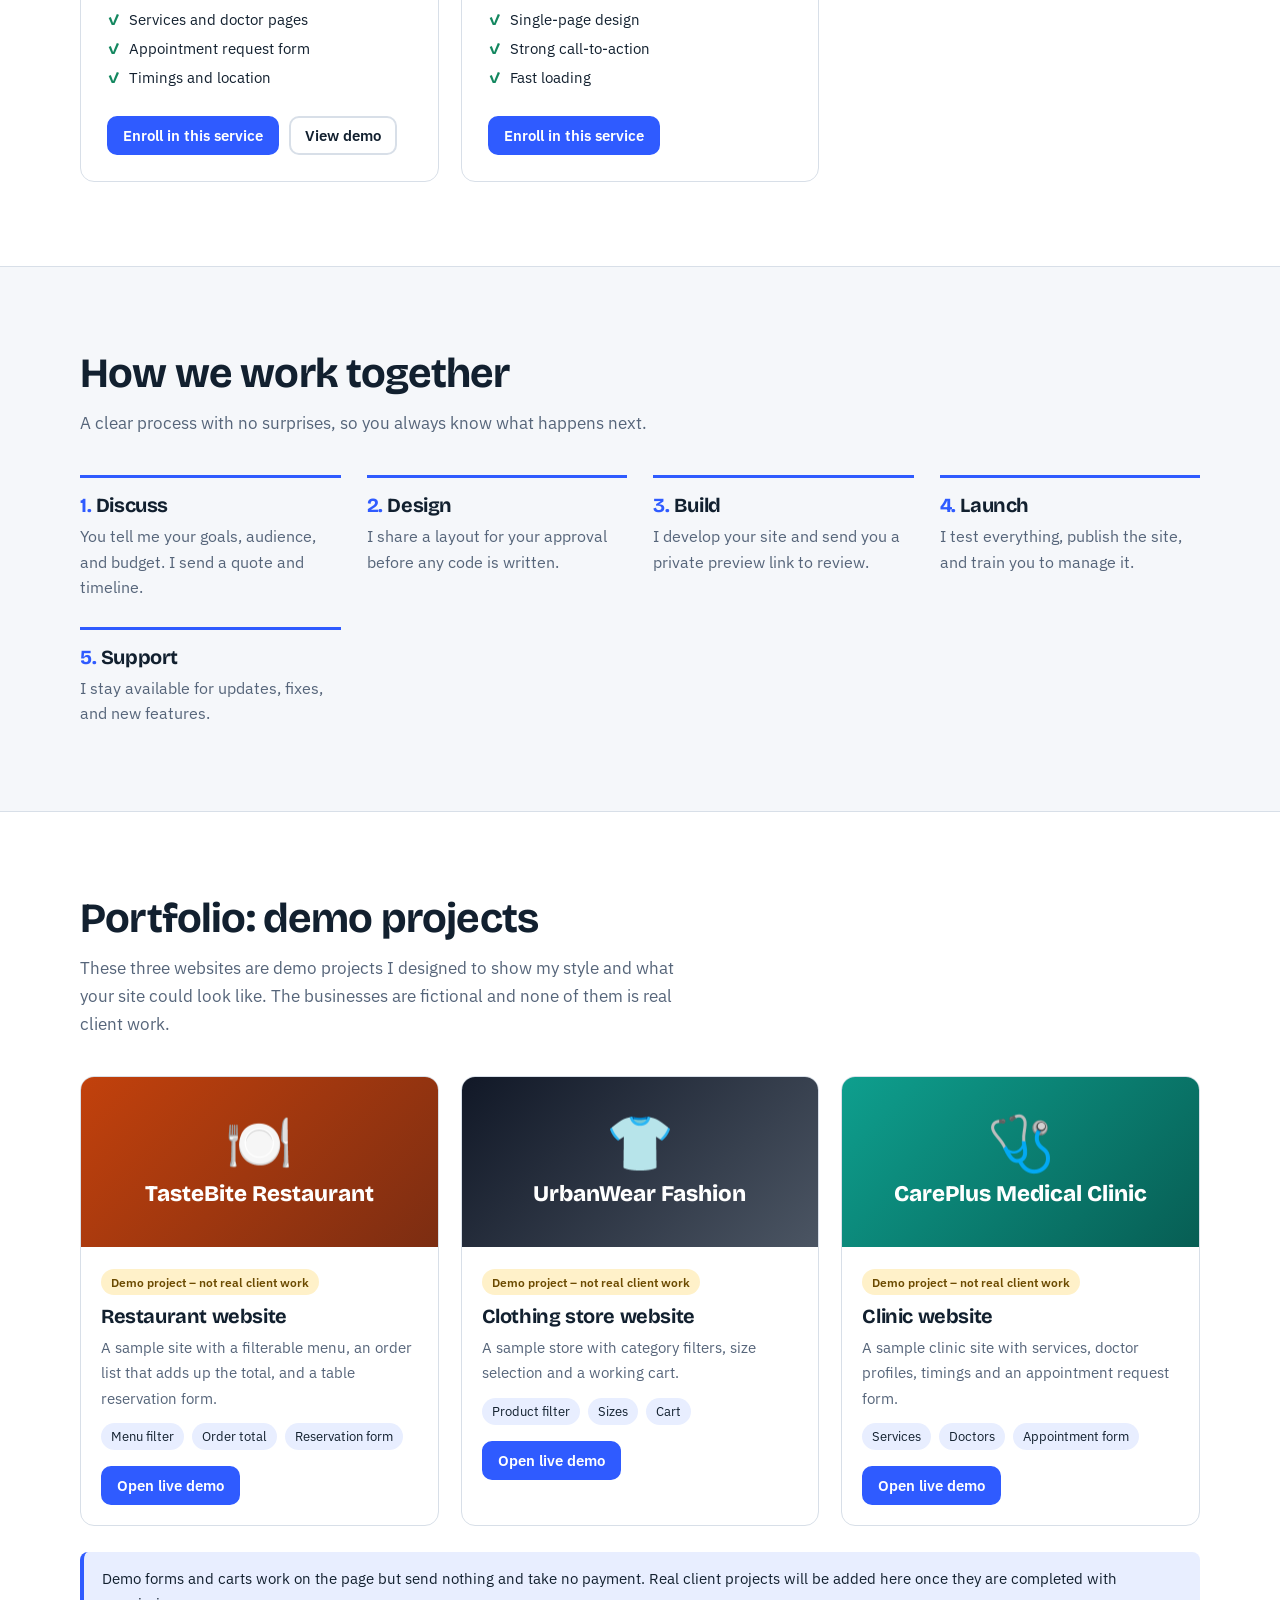
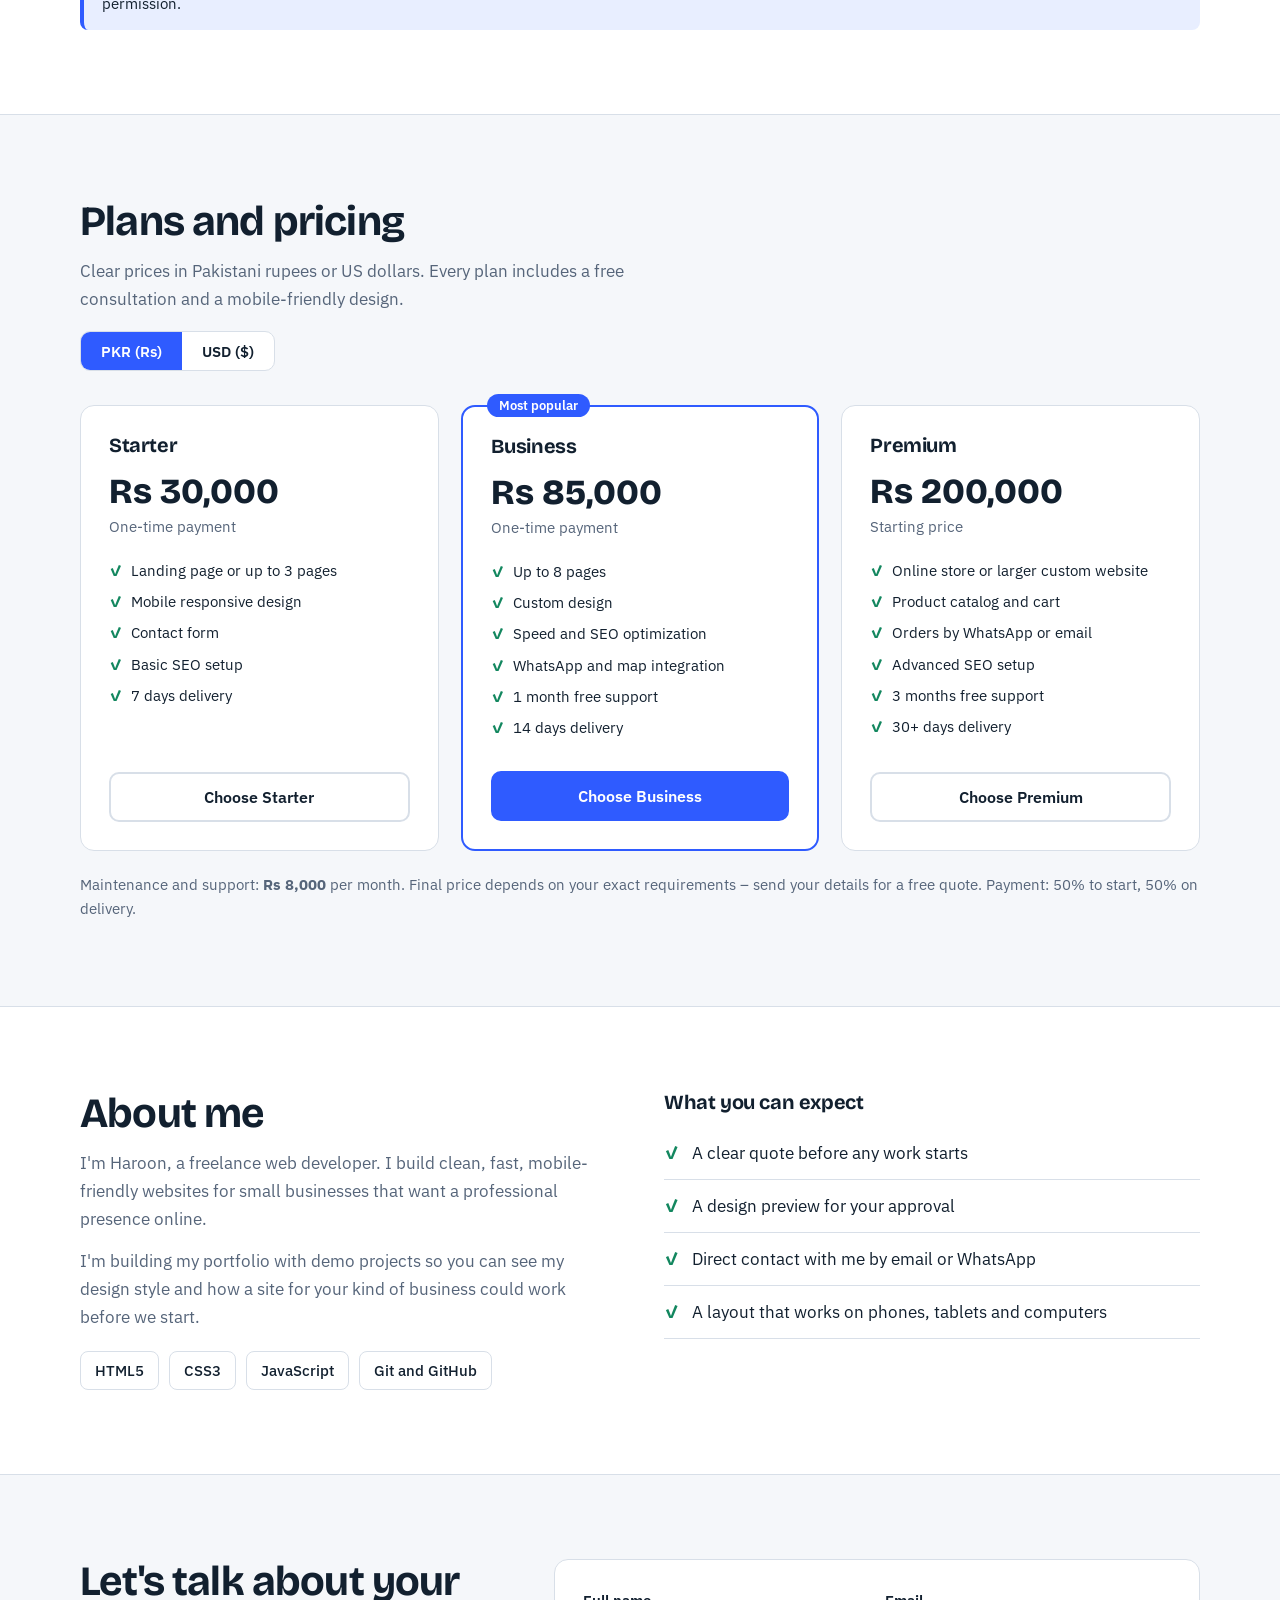
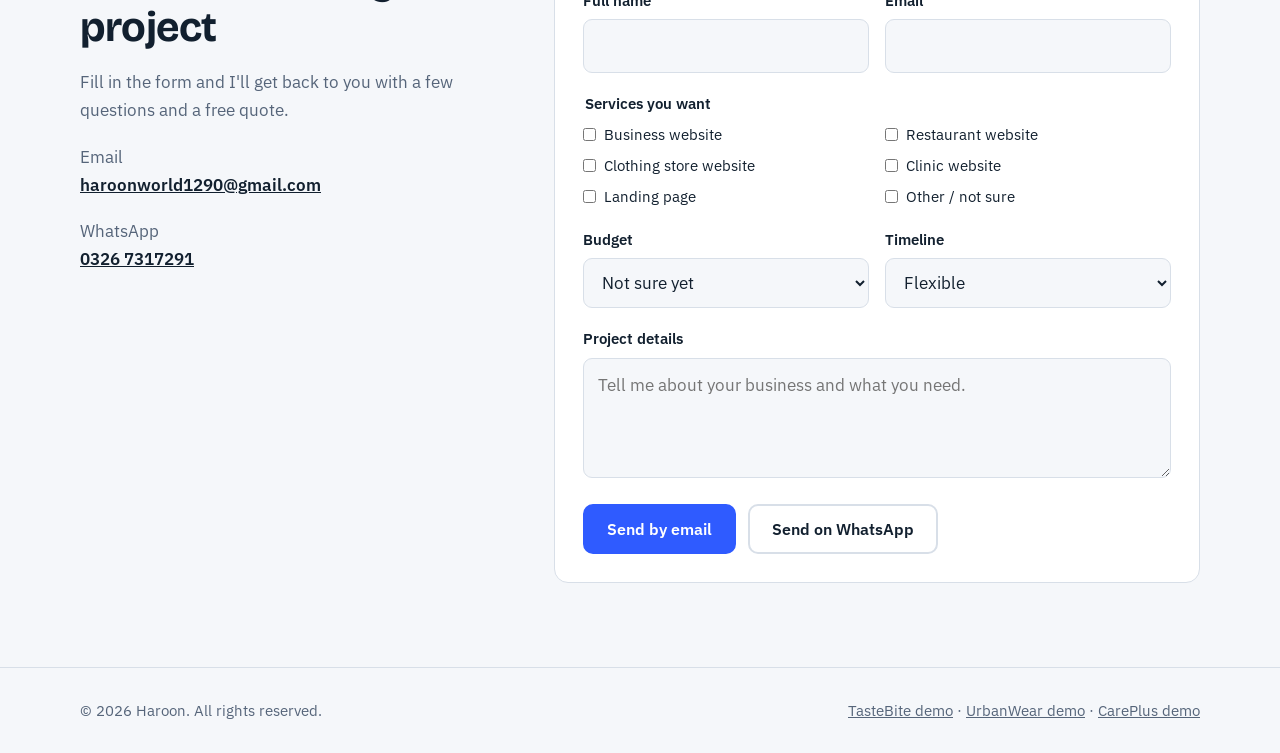
==== commit 6d4a6ce6: "Add files via upload" ====
--- a/index.html
+++ b/index.html
@@ -3,8 +3,18 @@
 <head>
 <meta charset="UTF-8">
 <meta name="viewport" content="width=device-width, initial-scale=1">
-<title>Haroon – Freelance Web Developer</title>
-<meta name="description" content="Freelance web developer building fast, mobile-friendly websites and web apps for businesses. Get a free quote.">
+<title>Haroon.dev – Freelance Web Developer for Restaurants, Stores &amp; Clinics</title>
+<meta name="description" content="Haroon is a freelance web developer building fast, mobile-friendly websites for restaurants, clothing stores, clinics and small businesses. Prices in PKR and USD. Get a free quote.">
+<!-- GOOGLE SEARCH CONSOLE: paste your existing <meta name="google-site-verification" content="..."> tag on the next line, then delete this comment -->
+<meta name="google-site-verification" content="k2Kxqb2rJxz_LcsAXOEJPvqlB-C6HDSbH_XGxgNJiyg" />
+<meta name="theme-color" content="#2F5BFF">
+<meta name="robots" content="index, follow">
+<meta property="og:type" content="website">
+<meta property="og:title" content="Haroon.dev – Freelance Web Developer">
+<meta property="og:description" content="Fast, mobile-friendly websites for restaurants, clothing stores, clinics and small businesses. See the demo projects and get a free quote.">
+<meta name="twitter:card" content="summary">
+<link rel="icon" href="data:image/svg+xml,%3Csvg xmlns='http://www.w3.org/2000/svg' viewBox='0 0 64 64'%3E%3Crect width='64' height='64' rx='14' fill='%232F5BFF'/%3E%3Ctext x='32' y='44' font-size='34' font-family='Arial' font-weight='800' text-anchor='middle' fill='white'%3EH%3C/text%3E%3C/svg%3E">
+<script type="application/ld+json">{"@context":"https://schema.org","@type":"Person","name":"Haroon","jobTitle":"Freelance Web Developer","email":"mailto:haroonworld1290@gmail.com","telephone":"+923267317291","knowsAbout":["Web development","Website design","Search engine optimization"]}</script>
 <link rel="preconnect" href="https://fonts.googleapis.com">
 <link href="https://fonts.googleapis.com/css2?family=Bricolage+Grotesque:wght@500;700;800&family=IBM+Plex+Sans:wght@400;500;600&display=swap" rel="stylesheet">
 <style>
@@ -138,6 +148,37 @@
 footer{border-top:1px solid var(--line);padding:30px 0;color:var(--muted);font-size:.95rem}
 footer .wrap{display:flex;justify-content:space-between;flex-wrap:wrap;gap:10px}
 @media(prefers-reduced-motion:reduce){*{transition:none!important;scroll-behavior:auto!important}}
+
+/* premium upgrade */
+h1 em{font-style:normal;color:var(--brand)}
+.hero{position:relative;overflow:hidden;padding:92px 0 72px}
+.hero::before{content:"";position:absolute;inset:0;z-index:-1;background:radial-gradient(55% 60% at 85% 0%,color-mix(in srgb,var(--brand) 24%,transparent),transparent 70%),radial-gradient(40% 40% at 0% 100%,color-mix(in srgb,var(--ok) 14%,transparent),transparent 70%)}
+.chips{display:flex;flex-wrap:wrap;gap:10px;list-style:none;padding:0;margin-top:34px}
+.chips li{font-size:.92rem;font-weight:500;padding:6px 14px;border:1px solid var(--line);border-radius:99px;background:var(--surface)}
+.chips li::before{content:"✓ ";color:var(--ok);font-weight:700}
+.card,.plan,.proj{transition:transform .2s,box-shadow .2s}
+.card:hover,.plan:hover,.proj:hover{transform:translateY(-4px);box-shadow:0 18px 40px -22px rgba(18,32,47,.4)}
+.acts{margin-top:auto;display:flex;gap:10px;flex-wrap:wrap}
+.acts .btn{margin:0}
+.demo-badge{display:inline-block;font-size:.78rem;font-weight:600;background:#FFF1C9;color:#6B4A00;padding:3px 10px;border-radius:99px;margin-bottom:10px}
+.thumb{position:relative;font-size:1.4rem}
+.thumb b{font-size:3.4rem;display:block;text-align:center;line-height:1}
+.thumb span{display:block;text-align:center;margin-top:8px}
+.t1{background:linear-gradient(135deg,#C2410C,#7C2D12)}.t2{background:linear-gradient(135deg,#111827,#4B5563)}.t3{background:linear-gradient(135deg,#0E9F8E,#075E54)}
+.proj .btn{margin-top:16px}
+.expect{list-style:none;padding:0;margin-top:14px}
+.expect li{padding:12px 0 12px 28px;border-bottom:1px solid var(--line);position:relative}
+.expect li::before{content:"✓";position:absolute;left:0;color:var(--ok);font-weight:700}
+.menu{display:none;background:transparent;border:1.5px solid var(--line);color:var(--ink);border-radius:9px;padding:7px 12px;font:600 .95rem var(--body);cursor:pointer}
+.honest{margin-top:26px;padding:14px 18px;border-left:4px solid var(--brand);background:var(--soft);border-radius:8px;font-size:.96rem}
+@media(max-width:760px){
+  .menu{display:inline-flex;margin-left:auto}
+  nav ul{display:none;position:absolute;top:68px;left:0;right:0;flex-direction:column;gap:0;background:var(--surface);border-bottom:1px solid var(--line);padding:8px 20px}
+  nav ul.open{display:flex}
+  nav li a{display:block;padding:12px 0}
+  .nav>.btn{display:none}
+  section{padding:60px 0}
+}
 </style>
 </head>
 <body>
@@ -145,12 +186,14 @@
 <header>
   <div class="wrap nav">
     <a class="logo" href="#top">Haroon<span>.dev</span></a>
-    <nav aria-label="Main"><ul>
+    <button class="menu" id="menuBtn" aria-expanded="false" aria-controls="menuList">Menu</button>
+    <nav aria-label="Main"><ul id="menuList">
       <li><a href="#services">Services</a></li>
       <li><a href="#process">Process</a></li>
-      <li><a href="#work">Work</a></li>
+      <li><a href="#work">Portfolio</a></li>
       <li><a href="#pricing">Pricing</a></li>
       <li><a href="#about">About</a></li>
+      <li><a href="#contact">Contact</a></li>
     </ul></nav>
     <a class="btn small" href="#contact">Get a free quote</a>
   </div>
@@ -160,26 +203,22 @@
 <section class="hero">
   <div class="wrap hero-grid">
     <div>
-      <div class="status"><i></i> Taking new projects this month</div>
-      <h1>Websites that load fast, look sharp, and bring in customers.</h1>
-      <p>I'm a freelance web developer. I design and build business websites, online stores, and web apps – from first sketch to launch and ongoing support.</p>
+      <div class="status"><i></i> Freelance web developer</div>
+      <h1>Premium websites for <em>restaurants</em>, <em>stores</em> and <em>clinics</em>.</h1>
+      <p>I'm Haroon. I build fast, mobile-friendly websites that look professional and make it easy for your customers to order, book, or contact you.</p>
       <div class="cta">
-        <a class="btn" href="#contact">Start your project</a>
-        <a class="btn ghost" href="#services">See services</a>
-      </div>
-      <div class="proof">
-        <div><b>50+</b><span>Projects delivered</span></div>
-        <div><b>5 yrs</b><span>Professional experience</span></div>
-        <div><b>24 h</b><span>Reply time</span></div>
-      </div>
+        <a class="btn" href="#contact">Get a free quote</a>
+        <a class="btn ghost" href="#work">View demo projects</a>
+      </div>
+      <ul class="chips"><li>Mobile-first design</li><li>SEO-ready pages</li><li>Prices in PKR and USD</li><li>Free quote</li></ul>
     </div>
     <div class="browser" aria-hidden="true">
-      <div class="bar"><i></i><i></i><i></i><em>yourclient.com</em></div>
+      <div class="bar"><i></i><i></i><i></i><em>yourbusiness.com</em></div>
       <div class="screen">
         <div class="sk h"></div><div class="sk" style="width:90%"></div><div class="sk" style="width:60%"></div><div class="sk b"></div>
         <div class="tiles"><div></div><div></div><div></div></div>
       </div>
-      <div class="code"><span class="k">const</span> site = {<br>&nbsp;&nbsp;speed: <span class="s">"under 2 seconds"</span>,<br>&nbsp;&nbsp;mobile: <span class="s">"fully responsive"</span>,<br>&nbsp;&nbsp;seo: <span class="s">"built in"</span><br>};</div>
+      <div class="code"><span class="k">const</span> yourSite = {<br>&nbsp;&nbsp;mobile: <span class="s">"fully responsive"</span>,<br>&nbsp;&nbsp;contact: <span class="s">"email + WhatsApp"</span>,<br>&nbsp;&nbsp;seo: <span class="s">"built in"</span><br>};</div>
     </div>
   </div>
 </section>
@@ -187,27 +226,8 @@
 <section id="services" class="alt">
   <div class="wrap">
     <h2>Services</h2>
-    <p class="lead">Pick what you need. Each service can be ordered alone or combined into one package.</p>
-    <div class="grid3">
-      <article class="card"><h3>Business website</h3><p>A clean, professional site that explains what you do and makes it easy to contact you.</p>
-        <ul><li>Up to 6 pages</li><li>Mobile friendly</li><li>Contact form and map</li></ul>
-        <button class="btn small enroll" data-service="Business website">Enroll in this service</button></article>
-      <article class="card"><h3>Online store</h3><p>Sell products online with a secure checkout and an easy way to manage orders.</p>
-        <ul><li>Product catalog and cart</li><li>Payment setup</li><li>Order management</li></ul>
-        <button class="btn small enroll" data-service="Online store (E-commerce)">Enroll in this service</button></article>
-      <article class="card"><h3>Web app development</h3><p>Custom dashboards, booking systems, portals, and tools built around your workflow.</p>
-        <ul><li>Login and user roles</li><li>Database and admin panel</li><li>API connections</li></ul>
-        <button class="btn small enroll" data-service="Custom web app">Enroll in this service</button></article>
-      <article class="card"><h3>UI/UX design</h3><p>Layouts and visual design that guide visitors toward the action you want them to take.</p>
-        <ul><li>Wireframes and mockups</li><li>Brand-matched styling</li><li>Mobile-first layouts</li></ul>
-        <button class="btn small enroll" data-service="UI/UX design">Enroll in this service</button></article>
-      <article class="card"><h3>SEO and speed</h3><p>Help people find your site on Google, and make sure it loads quickly once they do.</p>
-        <ul><li>Speed audit and fixes</li><li>On-page SEO</li><li>Analytics setup</li></ul>
-        <button class="btn small enroll" data-service="SEO and speed optimization">Enroll in this service</button></article>
-      <article class="card"><h3>Maintenance and support</h3><p>Keep your site updated, backed up, and secure so you can focus on your business.</p>
-        <ul><li>Monthly updates</li><li>Backups and security</li><li>Fast bug fixes</li></ul>
-        <button class="btn small enroll" data-service="Maintenance and support">Enroll in this service</button></article>
-    </div>
+    <p class="lead">Websites built for the way your type of business works. Choose a service and send me the details for a free quote.</p>
+    <div class="grid3"><article class="card"><h3>Business websites</h3><p>A clear, professional website that explains what you do and makes it easy for customers to contact you.</p><ul><li>Up to 8 pages</li><li>Contact form, email and WhatsApp buttons</li><li>Google Maps link and basic SEO</li></ul><div class="acts"><button class="btn small enroll" data-service="Business website">Enroll in this service</button></div></article><article class="card"><h3>Restaurant websites</h3><p>Show your menu, build trust with photos, and let guests send a reservation request.</p><ul><li>Menu with categories</li><li>Reservation request form</li><li>Order by WhatsApp option</li></ul><div class="acts"><button class="btn small enroll" data-service="Restaurant website">Enroll in this service</button><a class="btn ghost small" href="demos/tastebite.html">View demo</a></div></article><article class="card"><h3>Clothing store websites</h3><p>A clean product catalog with sizes, categories and a simple cart for taking orders.</p><ul><li>Product grid and filters</li><li>Cart and size selection</li><li>Orders by WhatsApp or email</li></ul><div class="acts"><button class="btn small enroll" data-service="Clothing store website">Enroll in this service</button><a class="btn ghost small" href="demos/urbanwear.html">View demo</a></div></article><article class="card"><h3>Clinic websites</h3><p>Help patients find your services, doctors and timings, and request an appointment.</p><ul><li>Services and doctor pages</li><li>Appointment request form</li><li>Timings and location</li></ul><div class="acts"><button class="btn small enroll" data-service="Clinic website">Enroll in this service</button><a class="btn ghost small" href="demos/careplus.html">View demo</a></div></article><article class="card"><h3>Landing pages</h3><p>One focused page for a single offer, event or campaign, built to get enquiries.</p><ul><li>Single-page design</li><li>Strong call-to-action</li><li>Fast loading</li></ul><div class="acts"><button class="btn small enroll" data-service="Landing page">Enroll in this service</button></div></article></div>
   </div>
 </section>
 
@@ -227,13 +247,10 @@
 
 <section id="work" class="alt">
   <div class="wrap">
-    <h2>Recent work</h2>
-    <p class="lead">Replace these samples with your real projects, screenshots, and links.</p>
-    <div class="work">
-      <article class="proj"><div class="thumb t1">Restaurant site</div><div class="i"><h3>Online menu and booking</h3><p>Redesigned a local restaurant's site. Table bookings went up after launch.</p><div class="tags"><span>HTML/CSS</span><span>JavaScript</span><span>SEO</span></div></div></article>
-      <article class="proj"><div class="thumb t2">Fashion store</div><div class="i"><h3>E-commerce store</h3><p>Built a store with 200+ products, secure checkout, and order tracking.</p><div class="tags"><span>React</span><span>Node.js</span><span>Payments</span></div></div></article>
-      <article class="proj"><div class="thumb t3">Clinic portal</div><div class="i"><h3>Appointment system</h3><p>A patient portal with online appointments and automatic reminders.</p><div class="tags"><span>PHP</span><span>MySQL</span><span>Admin panel</span></div></div></article>
-    </div>
+    <h2>Portfolio: demo projects</h2>
+    <p class="lead">These three websites are demo projects I designed to show my style and what your site could look like. The businesses are fictional and none of them is real client work.</p>
+    <div class="work"><article class="proj"><div class="thumb t1"><div><b>🍽️</b><span>TasteBite Restaurant</span></div></div><div class="i"><span class="demo-badge">Demo project – not real client work</span><h3>Restaurant website</h3><p>A sample site with a filterable menu, an order list that adds up the total, and a table reservation form.</p><div class="tags"><span>Menu filter</span><span>Order total</span><span>Reservation form</span></div><a class="btn small" href="demos/tastebite.html">Open live demo</a></div></article><article class="proj"><div class="thumb t2"><div><b>👕</b><span>UrbanWear Fashion</span></div></div><div class="i"><span class="demo-badge">Demo project – not real client work</span><h3>Clothing store website</h3><p>A sample store with category filters, size selection and a working cart.</p><div class="tags"><span>Product filter</span><span>Sizes</span><span>Cart</span></div><a class="btn small" href="demos/urbanwear.html">Open live demo</a></div></article><article class="proj"><div class="thumb t3"><div><b>🩺</b><span>CarePlus Medical Clinic</span></div></div><div class="i"><span class="demo-badge">Demo project – not real client work</span><h3>Clinic website</h3><p>A sample clinic site with services, doctor profiles, timings and an appointment request form.</p><div class="tags"><span>Services</span><span>Doctors</span><span>Appointment form</span></div><a class="btn small" href="demos/careplus.html">Open live demo</a></div></article></div>
+    <p class="honest">Demo forms and carts work on the page but send nothing and take no payment. Real client projects will be added here once they are completed with permission.</p>
   </div>
 </section>
 
@@ -247,14 +264,14 @@
     </div>
     <div class="plans">
       <article class="plan"><h3>Starter</h3><div class="price" data-pkr="30000" data-usd="110"></div><div class="sub">One-time payment</div>
-        <ul><li>One-page or 3-page website</li><li>Mobile responsive design</li><li>Contact form</li><li>Basic SEO setup</li><li>7 days delivery</li></ul>
-        <button class="btn ghost enroll" data-service="Business website" data-plan="Starter">Choose Starter</button></article>
+        <ul><li>Landing page or up to 3 pages</li><li>Mobile responsive design</li><li>Contact form</li><li>Basic SEO setup</li><li>7 days delivery</li></ul>
+        <button class="btn ghost enroll" data-service="Landing page" data-plan="Starter">Choose Starter</button></article>
       <article class="plan pop"><span class="badge">Most popular</span><h3>Business</h3><div class="price" data-pkr="85000" data-usd="300"></div><div class="sub">One-time payment</div>
         <ul><li>Up to 8 pages</li><li>Custom design</li><li>Speed and SEO optimization</li><li>WhatsApp and map integration</li><li>1 month free support</li><li>14 days delivery</li></ul>
         <button class="btn enroll" data-service="Business website" data-plan="Business">Choose Business</button></article>
       <article class="plan"><h3>Premium</h3><div class="price" data-pkr="200000" data-usd="700"></div><div class="sub">Starting price</div>
-        <ul><li>Online store or custom web app</li><li>Login, admin panel, database</li><li>Payment gateway setup</li><li>Advanced SEO and analytics</li><li>3 months free support</li><li>30+ days delivery</li></ul>
-        <button class="btn ghost enroll" data-service="Online store (E-commerce)" data-plan="Premium">Choose Premium</button></article>
+        <ul><li>Online store or larger custom website</li><li>Product catalog and cart</li><li>Orders by WhatsApp or email</li><li>Advanced SEO setup</li><li>3 months free support</li><li>30+ days delivery</li></ul>
+        <button class="btn ghost enroll" data-service="Clothing store website" data-plan="Premium">Choose Premium</button></article>
     </div>
     <p class="note">Maintenance and support: <b class="mp" data-pkr="8000" data-usd="30"></b> per month. Final price depends on your exact requirements – send your details for a free quote. Payment: 50% to start, 50% on delivery.</p>
   </div>
@@ -264,12 +281,18 @@
   <div class="wrap about">
     <div>
       <h2>About me</h2>
-      <p class="lead">Hi, I'm Haroon. I help small businesses and startups get a professional presence online. I focus on clean code, honest communication, and delivering on time.</p>
-      <p class="lead" style="margin-top:14px">Every site I build is responsive, secure, and set up so Google can find it.</p>
+      <p class="lead">I'm Haroon, a freelance web developer. I build clean, fast, mobile-friendly websites for small businesses that want a professional presence online.</p>
+      <p class="lead" style="margin-top:14px">I'm building my portfolio with demo projects so you can see my design style and how a site for your kind of business could work before we start.</p>
+      <div class="skills"><span>HTML5</span><span>CSS3</span><span>JavaScript</span><span>Git and GitHub</span></div>
     </div>
     <div>
-      <h3>Tools I use</h3>
-      <div class="skills"><span>HTML5</span><span>CSS3</span><span>JavaScript</span><span>React</span><span>Node.js</span><span>PHP</span><span>WordPress</span><span>MySQL</span><span>Git</span><span>Figma</span></div>
+      <h3>What you can expect</h3>
+      <ul class="expect">
+        <li>A clear quote before any work starts</li>
+        <li>A design preview for your approval</li>
+        <li>Direct contact with me by email or WhatsApp</li>
+        <li>A layout that works on phones, tablets and computers</li>
+      </ul>
     </div>
   </div>
 </section>
@@ -278,7 +301,7 @@
   <div class="wrap contact">
     <div class="info">
       <h2>Let's talk about your project</h2>
-      <p>Fill in the form and I'll reply within 24 hours with questions and a free quote.</p>
+      <p>Fill in the form and I'll get back to you with a few questions and a free quote.</p>
       <p>Email<br><a id="emailLink" href="#">haroonworld1290@gmail.com</a></p>
       <p>WhatsApp<br><a id="waLink" href="#">0326 7317291</a></p>
     </div>
@@ -308,14 +331,17 @@
 </section>
 </main>
 
-<footer><div class="wrap"><span>© <span id="yr"></span> Haroon. All rights reserved.</span><span>Web development services</span></div></footer>
+<footer><div class="wrap"><span>© <span id="yr"></span> Haroon. All rights reserved.</span><span><a href="demos/tastebite.html">TasteBite demo</a> · <a href="demos/urbanwear.html">UrbanWear demo</a> · <a href="demos/careplus.html">CarePlus demo</a></span></div></footer>
 
 <script>
 // ✏️ EDIT THESE DETAILS
 const CONFIG = { name: "Haroon", email: "haroonworld1290@gmail.com", whatsapp: "923267317291" /* country code + number, no + or spaces */, phone: "0326 7317291" };
 
-const SERVICES = ["Business website","Online store (E-commerce)","Custom web app","UI/UX design","SEO and speed optimization","Maintenance and support"];
+const SERVICES = ["Business website","Restaurant website","Clothing store website","Clinic website","Landing page","Other / not sure"];
 const $ = id => document.getElementById(id);
+const mb=$("menuBtn"),ml=$("menuList");
+mb.addEventListener("click",()=>{const o=ml.classList.toggle("open");mb.setAttribute("aria-expanded",o)});
+ml.querySelectorAll("a").forEach(a=>a.addEventListener("click",()=>{ml.classList.remove("open");mb.setAttribute("aria-expanded","false")}));
 $("yr").textContent = new Date().getFullYear();
 $("emailLink").href = "mailto:" + CONFIG.email; $("emailLink").textContent = CONFIG.email;
 $("waLink").href = "https://wa.me/" + CONFIG.whatsapp; $("waLink").textContent = CONFIG.phone;
@@ -357,7 +383,7 @@
   } else {
     location.href = "mailto:" + CONFIG.email + "?subject=" + encodeURIComponent("New project enquiry from " + name) + "&body=" + encodeURIComponent(body);
   }
-  show("Your message is ready. Send it in the app that just opened and I'll reply within 24 hours.", true);
+  show("Your message is ready. Send it in the app that just opened and I'll get back to you soon.", true);
 });
 </script>
 </body>
